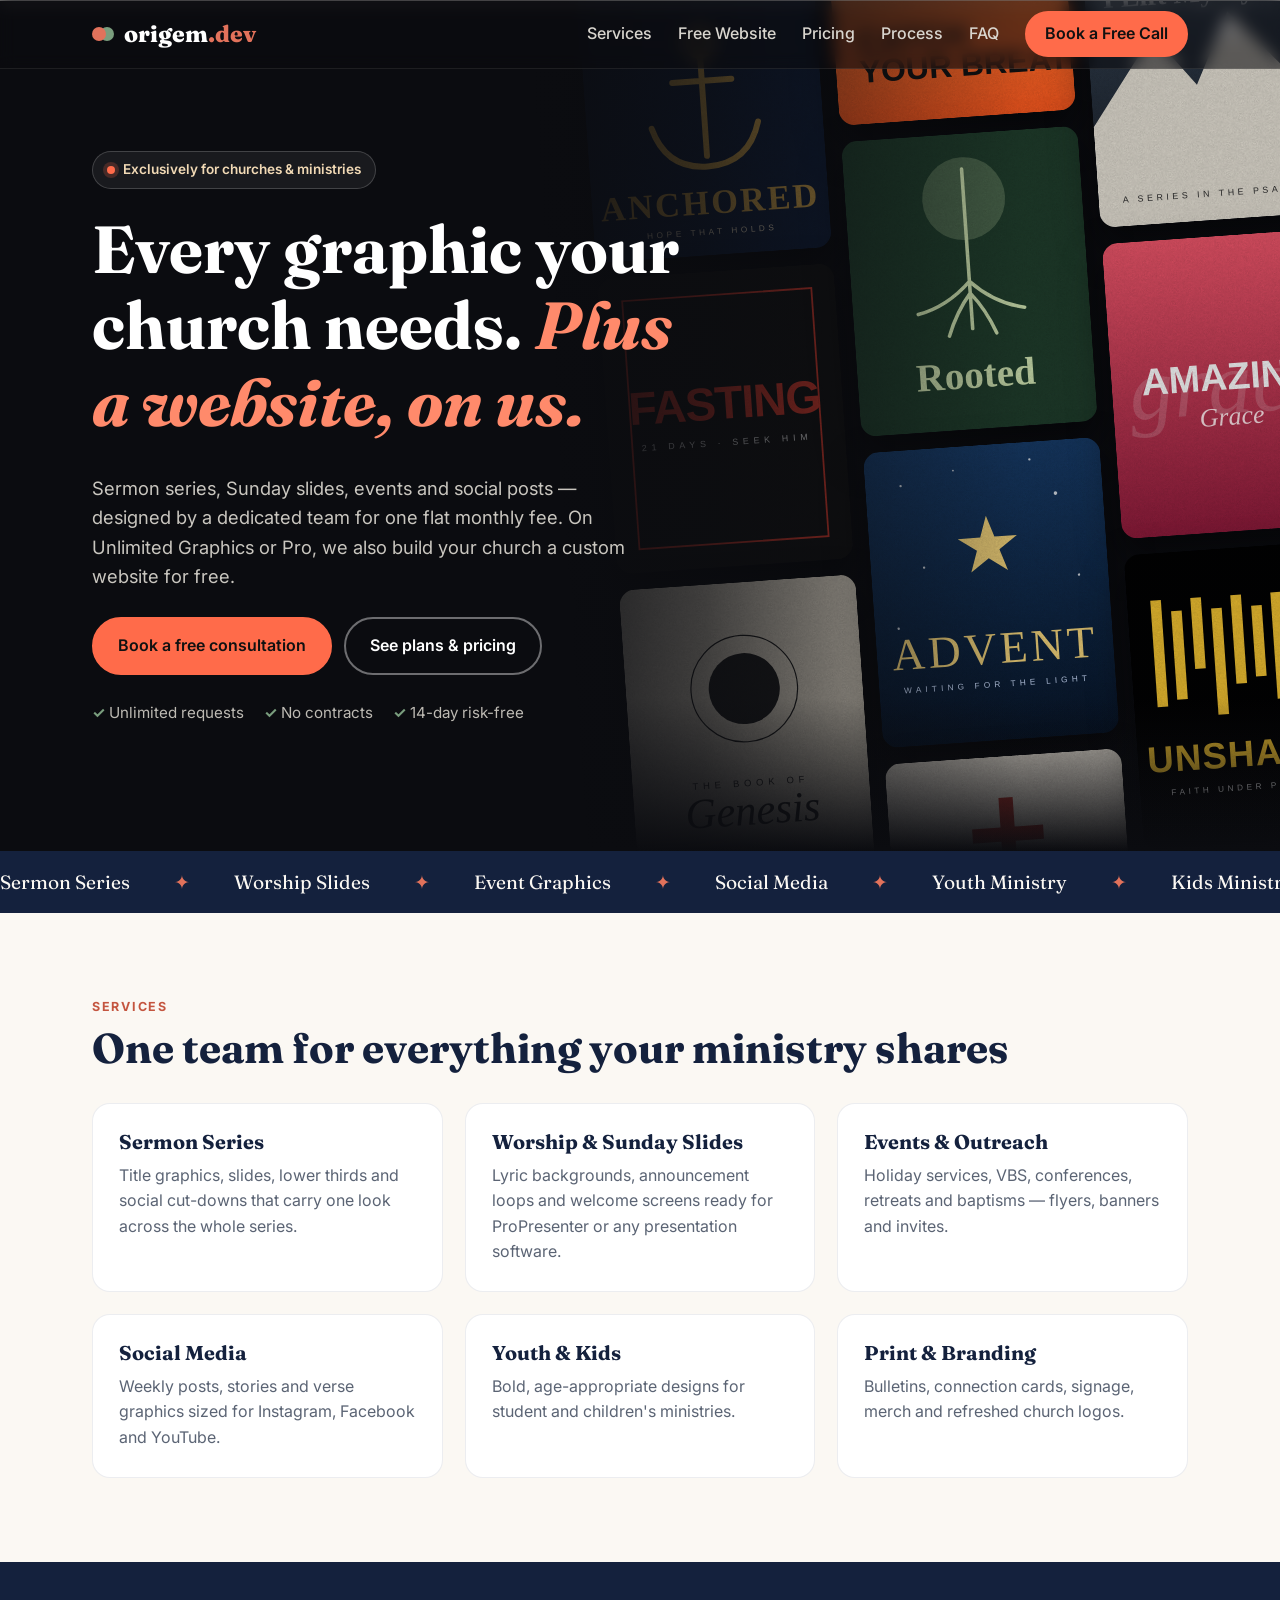
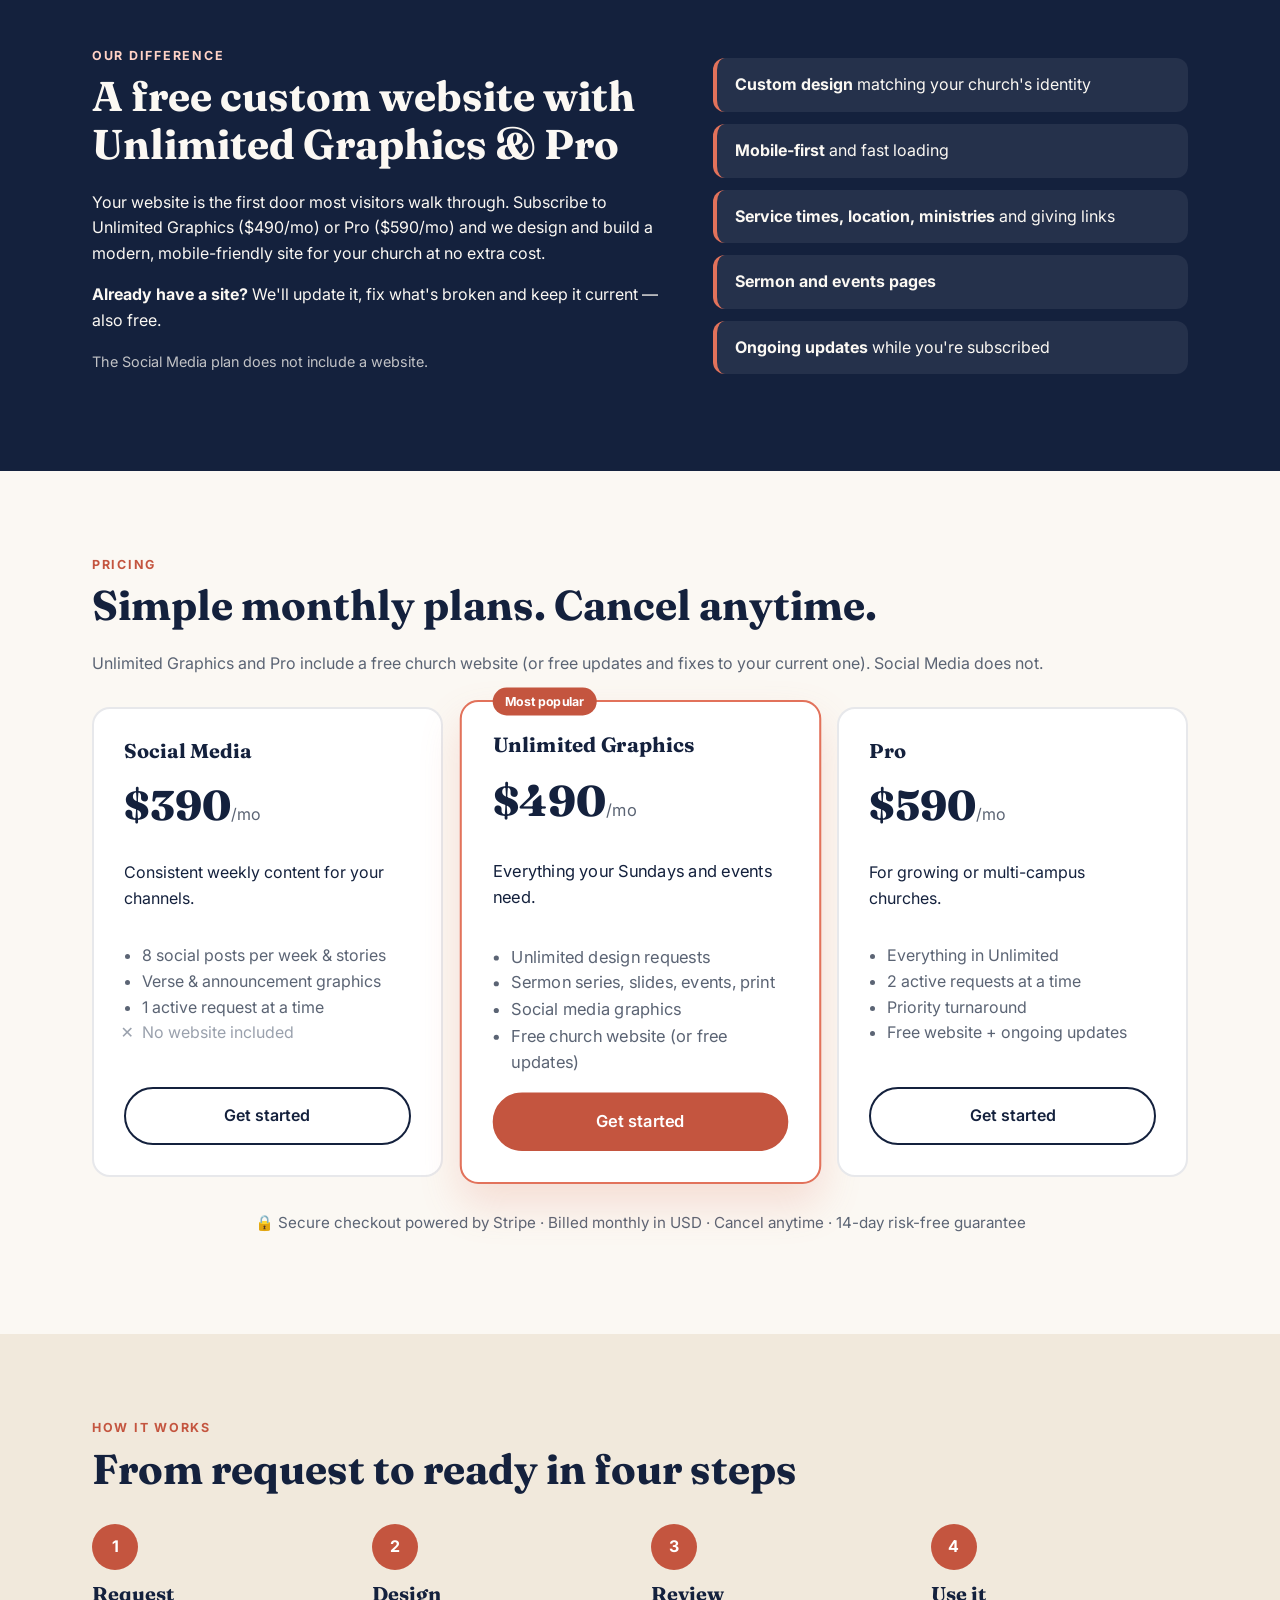
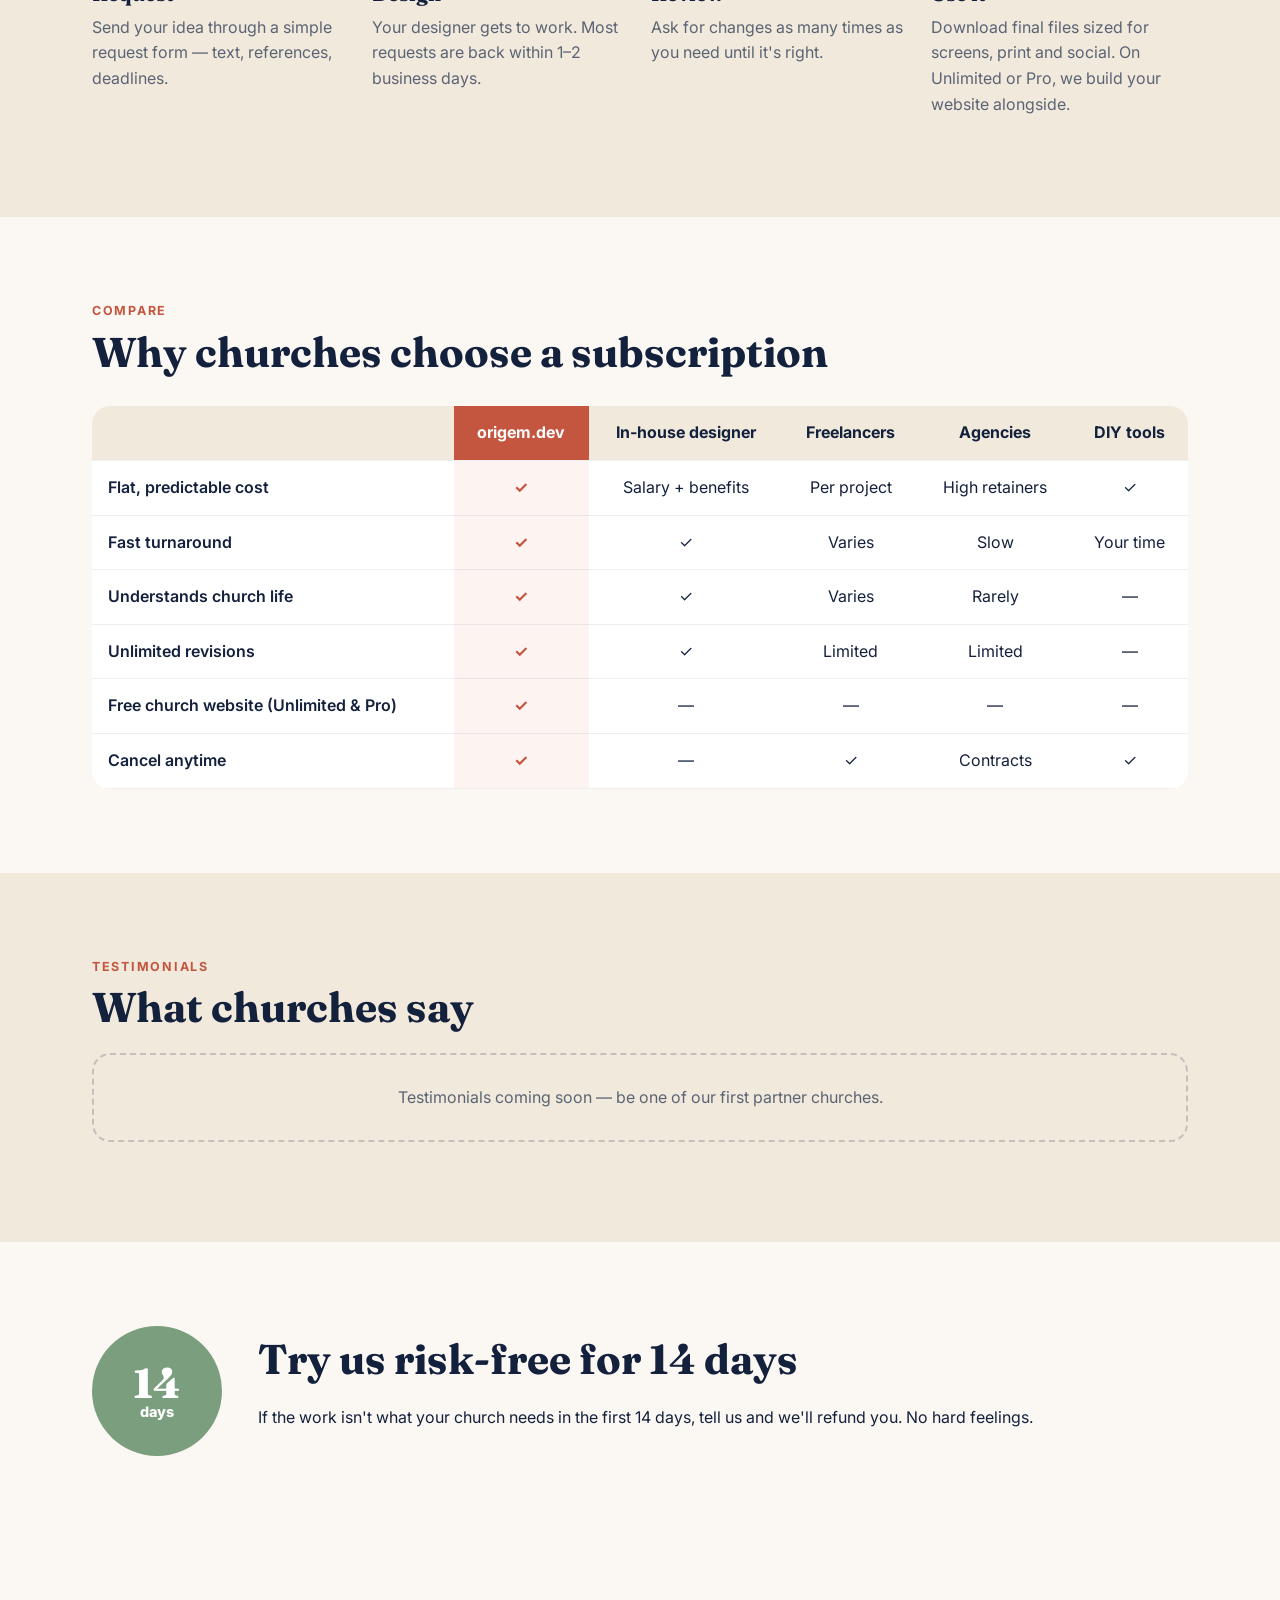
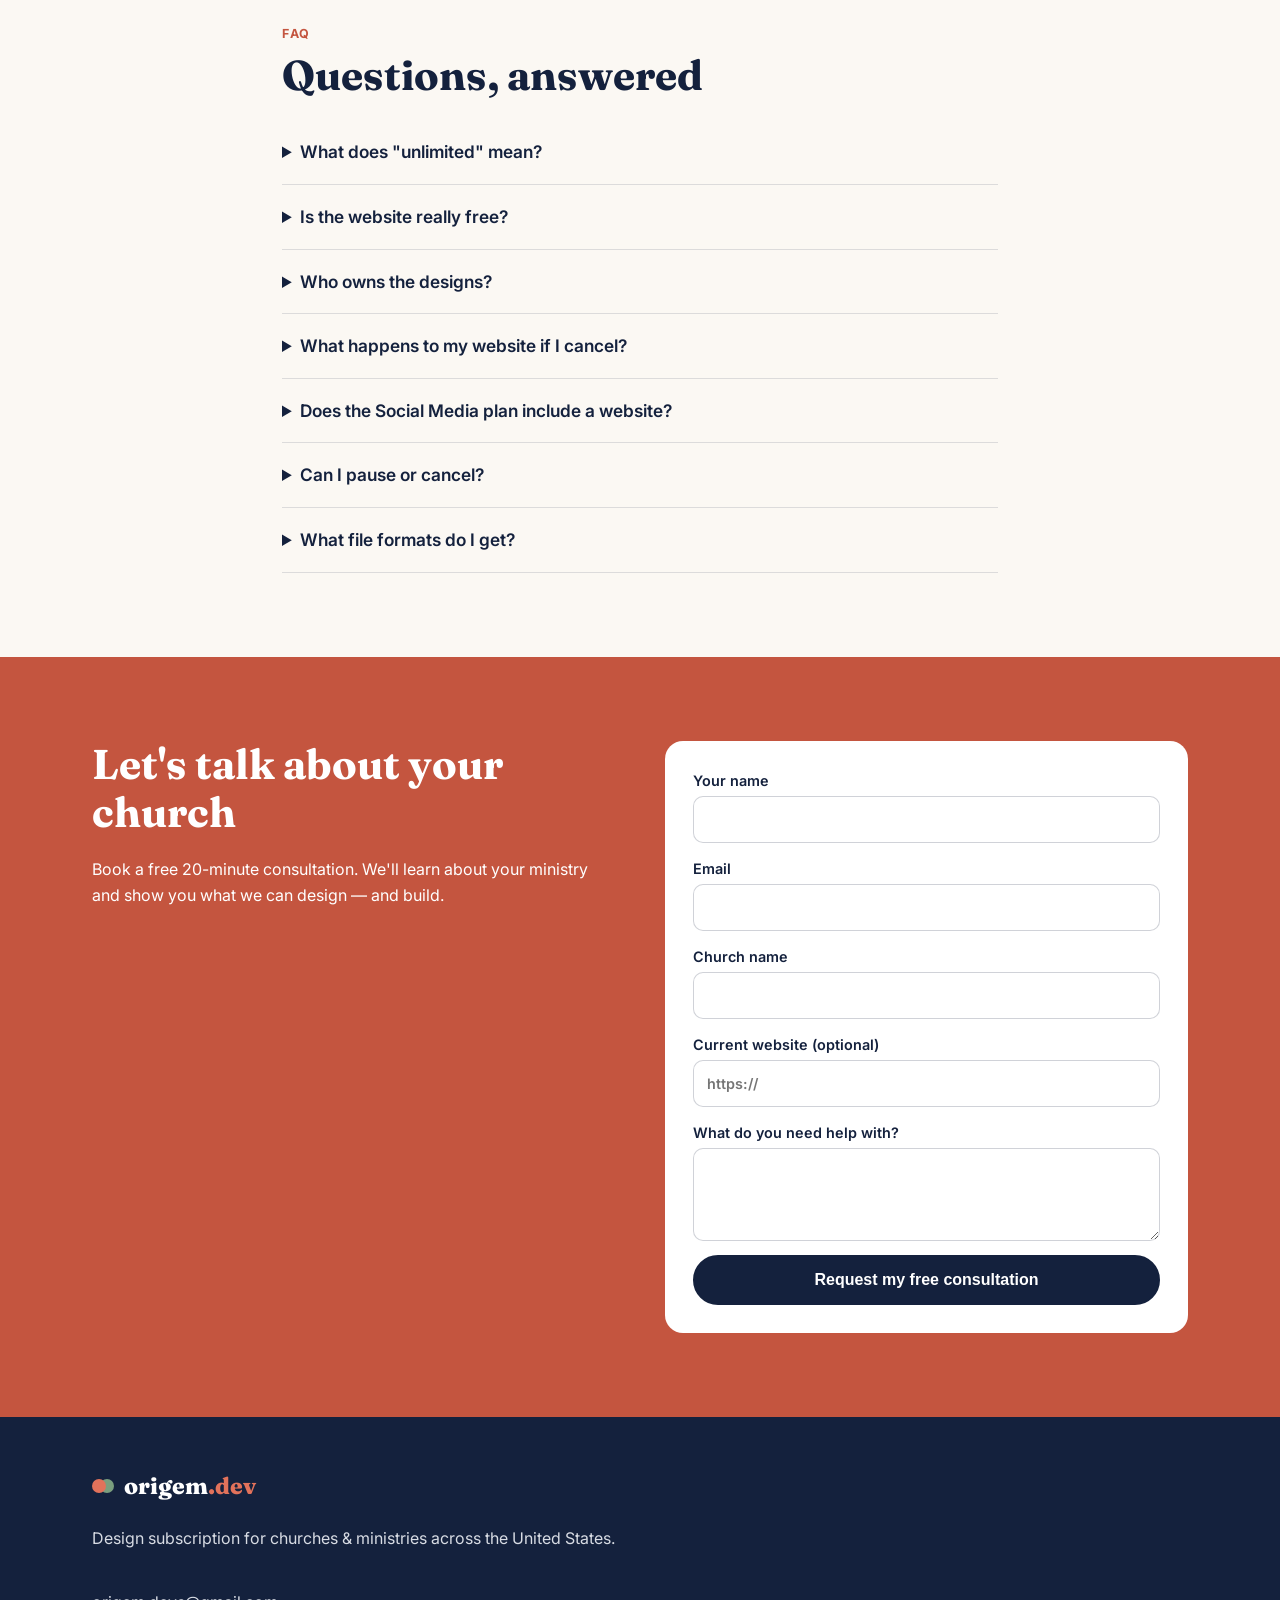
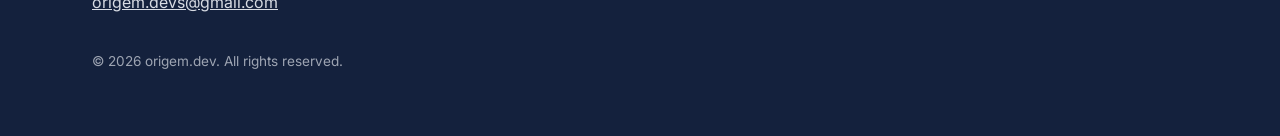
==== index.html @ c312807f "origem.dev site" ====
<!DOCTYPE html>
<html lang="en">
<head>
<!-- Stripe Payment Links live in script.js (STRIPE_LINKS). See STRIPE-SETUP.md. -->
<meta charset="UTF-8">
<meta name="viewport" content="width=device-width, initial-scale=1">
<title>origem.dev — Unlimited Design for Churches + a Free Church Website</title>
<meta name="description" content="Subscription graphic design for American churches and ministries. Unlimited requests, fast turnaround, and a free custom church website with every plan.">
<link rel="preconnect" href="https://fonts.googleapis.com"><link rel="preconnect" href="https://fonts.gstatic.com" crossorigin>
<link href="https://fonts.googleapis.com/css2?family=Fraunces:opsz,wght@9..144,600;9..144,800&family=Inter:wght@400;500;600;700&display=swap" rel="stylesheet">
<link rel="stylesheet" href="styles.css">
</head>
<body>
<a class="skip" href="#main">Skip to content</a>
<header class="nav" id="top">
  <div class="wrap nav-in">
    <!-- PLACEHOLDER: replace text logo with your logo image -->
    <a href="#" class="logo" aria-label="origem.dev home"><span class="dot"></span>origem<span>.dev</span></a>
    <button class="menu-btn" aria-expanded="false" aria-controls="menu" aria-label="Open menu">☰</button>
    <nav id="menu" aria-label="Main">
      <a href="#services">Services</a><a href="#website">Free Website</a><a href="#pricing">Pricing</a><a href="#process">Process</a><a href="#faq">FAQ</a>
      <a href="#contact" class="btn btn-sm">Book a Free Call</a>
    </nav>
  </div>
</header>

<main id="main">
<section class="hero">
  <!-- SAMPLE PLACEHOLDERS: these sermon-series posters (assets/*.svg) are original mock-ups; replace with real church work later. -->
  <div class="poster-grid" aria-hidden="true"><div class="pcol pcol0"><img src="assets/anchored.svg" alt="" width="400" height="500"><img src="assets/fasting.svg" alt="" width="400" height="500"><img src="assets/genesis.svg" alt="" width="400" height="500"><img src="assets/kingdom.svg" alt="" width="400" height="500"><img src="assets/anchored.svg" alt="" width="400" height="500"><img src="assets/fasting.svg" alt="" width="400" height="500"><img src="assets/genesis.svg" alt="" width="400" height="500"><img src="assets/kingdom.svg" alt="" width="400" height="500"></div><div class="pcol pcol1"><img src="assets/breath.svg" alt="" width="400" height="500"><img src="assets/rooted.svg" alt="" width="400" height="500"><img src="assets/advent.svg" alt="" width="400" height="500"><img src="assets/risen.svg" alt="" width="400" height="500"><img src="assets/breath.svg" alt="" width="400" height="500"><img src="assets/rooted.svg" alt="" width="400" height="500"><img src="assets/advent.svg" alt="" width="400" height="500"><img src="assets/risen.svg" alt="" width="400" height="500"></div><div class="pcol pcol2"><img src="assets/mountain.svg" alt="" width="400" height="500"><img src="assets/grace.svg" alt="" width="400" height="500"><img src="assets/unshaken.svg" alt="" width="400" height="500"><img src="assets/light.svg" alt="" width="400" height="500"><img src="assets/mountain.svg" alt="" width="400" height="500"><img src="assets/grace.svg" alt="" width="400" height="500"><img src="assets/unshaken.svg" alt="" width="400" height="500"><img src="assets/light.svg" alt="" width="400" height="500"></div></div>
  <div class="hero-shade" aria-hidden="true"></div>
  <div class="wrap hero-in">
    <div class="hero-copy">
      <p class="pill"><span></span>Exclusively for churches &amp; ministries</p>
      <h1>Every graphic your church needs. <em>Plus a website, on us.</em></h1>
      <p class="lead">Sermon series, Sunday slides, events and social posts — designed by a dedicated team for one flat monthly fee. On Unlimited Graphics or Pro, we also build your church a custom website for free.</p>
      <div class="cta-row"><a href="#contact" class="btn">Book a free consultation</a><a href="#pricing" class="btn btn-ghost">See plans &amp; pricing</a></div>
      <ul class="checks"><li>Unlimited requests</li><li>No contracts</li><li>14-day risk-free</li></ul>
    </div>
  </div>
</section>

<section class="marquee" aria-label="What we design">
  <div class="track">
    <span>Sermon Series</span><span>Worship Slides</span><span>Event Graphics</span><span>Social Media</span><span>Youth Ministry</span><span>Kids Ministry</span><span>Bulletins</span><span>Banners &amp; Signage</span><span>Logos &amp; Branding</span><span>Church Websites</span>
    <span aria-hidden="true">Sermon Series</span><span aria-hidden="true">Worship Slides</span><span aria-hidden="true">Event Graphics</span><span aria-hidden="true">Social Media</span><span aria-hidden="true">Youth Ministry</span><span aria-hidden="true">Kids Ministry</span><span aria-hidden="true">Bulletins</span><span aria-hidden="true">Banners &amp; Signage</span><span aria-hidden="true">Logos &amp; Branding</span><span aria-hidden="true">Church Websites</span>
  </div>
</section>

<section id="services" class="sec">
  <div class="wrap">
    <p class="eyebrow">Services</p>
    <h2>One team for everything your ministry shares</h2>
    <div class="grid g3">
      <article class="tile"><h3>Sermon Series</h3><p>Title graphics, slides, lower thirds and social cut-downs that carry one look across the whole series.</p></article>
      <article class="tile"><h3>Worship &amp; Sunday Slides</h3><p>Lyric backgrounds, announcement loops and welcome screens ready for ProPresenter or any presentation software.</p></article>
      <article class="tile"><h3>Events &amp; Outreach</h3><p>Holiday services, VBS, conferences, retreats and baptisms — flyers, banners and invites.</p></article>
      <article class="tile"><h3>Social Media</h3><p>Weekly posts, stories and verse graphics sized for Instagram, Facebook and YouTube.</p></article>
      <article class="tile"><h3>Youth &amp; Kids</h3><p>Bold, age-appropriate designs for student and children's ministries.</p></article>
      <article class="tile"><h3>Print &amp; Branding</h3><p>Bulletins, connection cards, signage, merch and refreshed church logos.</p></article>
    </div>
  </div>
</section>

<section id="website" class="sec feature">
  <div class="wrap feature-in">
    <div>
      <p class="eyebrow light">Our difference</p>
      <h2>A free custom website with Unlimited Graphics &amp; Pro</h2>
      <p>Your website is the first door most visitors walk through. Subscribe to Unlimited Graphics ($490/mo) or Pro ($590/mo) and we design and build a modern, mobile-friendly site for your church at no extra cost.</p>
      <p><strong>Already have a site?</strong> We'll update it, fix what's broken and keep it current — also free.</p>
      <p class="small-note">The Social Media plan does not include a website.</p>
    </div>
    <ul class="feature-list">
      <li><b>Custom design</b> matching your church's identity</li>
      <li><b>Mobile-first</b> and fast loading</li>
      <li><b>Service times, location, ministries</b> and giving links</li>
      <li><b>Sermon and events pages</b></li>
      <li><b>Ongoing updates</b> while you're subscribed</li>
    </ul>
  </div>
</section>

<section id="pricing" class="sec">
  <div class="wrap">
    <p class="eyebrow">Pricing</p>
    <h2>Simple monthly plans. Cancel anytime.</h2>
    <p class="sub">Unlimited Graphics and Pro include a free church website (or free updates and fixes to your current one). Social Media does not.</p>
    <!-- PLACEHOLDER PRICES: edit the plan names, prices and features below before launch -->
    <div class="grid g3 plans">
      <article class="plan">
        <h3>Social Media</h3>
        <p class="price"><span class="amt">$390</span>/mo</p><!-- PLACEHOLDER price -->
        <p>Consistent weekly content for your channels.</p>
        <ul><li>8 social posts per week &amp; stories</li><li>Verse &amp; announcement graphics</li><li>1 active request at a time</li><li class="no">No website included</li></ul>
        <a href="#contact" data-plan="social" class="btn btn-ghost">Get started</a>
      </article>
      <article class="plan popular">
        <span class="badge">Most popular</span>
        <h3>Unlimited Graphics</h3>
        <p class="price"><span class="amt">$490</span>/mo</p><!-- PLACEHOLDER price -->
        <p>Everything your Sundays and events need.</p>
        <ul><li>Unlimited design requests</li><li>Sermon series, slides, events, print</li><li>Social media graphics</li><li>Free church website (or free updates)</li></ul>
        <a href="#contact" data-plan="unlimited" class="btn">Get started</a>
      </article>
      <article class="plan">
        <h3>Pro</h3>
        <p class="price"><span class="amt">$590</span>/mo</p><!-- PLACEHOLDER price -->
        <p>For growing or multi-campus churches.</p>
        <ul><li>Everything in Unlimited</li><li>2 active requests at a time</li><li>Priority turnaround</li><li>Free website + ongoing updates</li></ul>
        <a href="#contact" data-plan="pro" class="btn btn-ghost">Get started</a>
      </article>
    </div>
    <p class="secure">🔒 Secure checkout powered by Stripe · Billed monthly in USD · Cancel anytime · 14-day risk-free guarantee</p>
  </div>
</section>

<section id="process" class="sec alt">
  <div class="wrap">
    <p class="eyebrow">How it works</p>
    <h2>From request to ready in four steps</h2>
    <ol class="steps">
      <li><span>1</span><h3>Request</h3><p>Send your idea through a simple request form — text, references, deadlines.</p></li>
      <li><span>2</span><h3>Design</h3><p>Your designer gets to work. Most requests are back within 1–2 business days.</p></li><!-- PLACEHOLDER: confirm turnaround -->
      <li><span>3</span><h3>Review</h3><p>Ask for changes as many times as you need until it's right.</p></li>
      <li><span>4</span><h3>Use it</h3><p>Download final files sized for screens, print and social. On Unlimited or Pro, we build your website alongside.</p></li>
    </ol>
  </div>
</section>

<section class="sec">
  <div class="wrap">
    <p class="eyebrow">Compare</p>
    <h2>Why churches choose a subscription</h2>
    <div class="table-wrap">
    <table>
      <caption class="sr">Comparison of origem.dev with other options</caption>
      <thead><tr><th scope="col"></th><th scope="col" class="us">origem.dev</th><th scope="col">In-house designer</th><th scope="col">Freelancers</th><th scope="col">Agencies</th><th scope="col">DIY tools</th></tr></thead>
      <tbody>
        <tr><th scope="row">Flat, predictable cost</th><td class="us">✓</td><td>Salary + benefits</td><td>Per project</td><td>High retainers</td><td>✓</td></tr>
        <tr><th scope="row">Fast turnaround</th><td class="us">✓</td><td>✓</td><td>Varies</td><td>Slow</td><td>Your time</td></tr>
        <tr><th scope="row">Understands church life</th><td class="us">✓</td><td>✓</td><td>Varies</td><td>Rarely</td><td>—</td></tr>
        <tr><th scope="row">Unlimited revisions</th><td class="us">✓</td><td>✓</td><td>Limited</td><td>Limited</td><td>—</td></tr>
        <tr><th scope="row">Free church website (Unlimited &amp; Pro)</th><td class="us">✓</td><td>—</td><td>—</td><td>—</td><td>—</td></tr>
        <tr><th scope="row">Cancel anytime</th><td class="us">✓</td><td>—</td><td>✓</td><td>Contracts</td><td>✓</td></tr>
      </tbody>
    </table>
    </div>
  </div>
</section>

<section class="sec alt">
  <div class="wrap">
    <p class="eyebrow">Testimonials</p>
    <h2>What churches say</h2>
    <!-- PLACEHOLDER: add real testimonials from real clients only -->
    <p class="placeholder">Testimonials coming soon — be one of our first partner churches.</p>
  </div>
</section>

<section class="sec guarantee">
  <div class="wrap g-in">
    <div class="seal" aria-hidden="true">14<small>days</small></div>
    <div>
      <h2>Try us risk-free for 14 days</h2>
      <p>If the work isn't what your church needs in the first 14 days, tell us and we'll refund you. No hard feelings.</p><!-- PLACEHOLDER: confirm refund policy terms -->
    </div>
  </div>
</section>

<section id="faq" class="sec">
  <div class="wrap narrow">
    <p class="eyebrow">FAQ</p>
    <h2>Questions, answered</h2>
    <details><summary>What does "unlimited" mean?</summary><p>Submit as many requests as you like. We work through them in order, one (or more, depending on your plan) at a time.</p></details>
    <details><summary>Is the website really free?</summary><p>Yes, on the Unlimited Graphics ($490/mo) and Pro ($590/mo) plans. Those churches get a custom website designed and built at no extra charge. If you already have one, we update and fix it instead.</p></details>
    <details><summary>Who owns the designs?</summary><p>You do. All final files are yours to use however your ministry needs.</p></details>
    <details><summary>What happens to my website if I cancel?</summary><p>We'll talk through options with you — including handing the site over so you keep it.</p></details><!-- PLACEHOLDER: confirm policy -->
    <details><summary>Does the Social Media plan include a website?</summary><p>No. The free website (or free updates to your existing site) comes with Unlimited Graphics and Pro. You can upgrade anytime.</p></details>
    <details><summary>Can I pause or cancel?</summary><p>Yes. There are no long-term contracts.</p></details>
    <details><summary>What file formats do I get?</summary><p>PNG, JPG, PDF and source files on request, sized for screens, print and social.</p></details>
  </div>
</section>

<section id="contact" class="sec cta">
  <div class="wrap cta-in">
    <div>
      <h2>Let's talk about your church</h2>
      <p>Book a free 20-minute consultation. We'll learn about your ministry and show you what we can design — and build.</p>
    </div>
    <!-- PLACEHOLDER: replace mailto with your real form endpoint (Formspree, Netlify Forms, etc.) and email -->
    <form class="form" action="mailto:origem.devs@gmail.com" method="post" enctype="text/plain">
      <label>Your name<input name="name" required autocomplete="name"></label>
      <label>Email<input type="email" name="email" required autocomplete="email"></label>
      <label>Church name<input name="church" required></label>
      <label>Current website (optional)<input type="url" name="website" placeholder="https://"></label>
      <label>What do you need help with?<textarea name="message" rows="3"></textarea></label>
      <button class="btn" type="submit">Request my free consultation</button>
    </form>
  </div>
</section>
</main>

<footer class="foot">
  <div class="wrap foot-in">
    <a href="#" class="logo"><span class="dot"></span>origem<span>.dev</span></a>
    <p>Design subscription for churches &amp; ministries across the United States.</p>
    <p><a href="mailto:origem.devs@gmail.com">origem.devs@gmail.com</a></p><!-- PLACEHOLDER email -->
    <p class="small">© <span id="yr">2026</span> origem.dev. All rights reserved.</p>
  </div>
</footer>
<script src="script.js"></script>
</body>
</html>
---- styles.css ----
:root{--ink:#14213d;--paper:#fbf8f3;--clay:#e2725b;--clay-d:#c4553f;--sage:#7a9e7e;--sand:#f1e9dc;--muted:#5b6474;--r:18px}
*{box-sizing:border-box}html{scroll-behavior:smooth}
body{margin:0;font-family:Inter,system-ui,sans-serif;color:var(--ink);background:var(--paper);line-height:1.6}
h1,h2,h3{font-family:Fraunces,Georgia,serif;line-height:1.15;margin:0 0 .5em}
h1{font-size:clamp(2.2rem,5vw,3.8rem)}h1 em{color:var(--clay);font-style:italic}
h2{font-size:clamp(1.7rem,3.5vw,2.6rem)}h3{font-size:1.25rem}
a{color:inherit}.wrap{max-width:1140px;margin:auto;padding:0 22px}.narrow{max-width:760px}
.skip{position:absolute;left:-999px}.skip:focus{left:10px;top:10px;background:#fff;padding:8px;z-index:99}
.sr{position:absolute;width:1px;height:1px;overflow:hidden;clip:rect(0 0 0 0)}
:focus-visible{outline:3px solid var(--clay);outline-offset:2px}
.btn{display:inline-block;background:var(--clay-d);color:#fff;text-decoration:none;font-weight:600;padding:14px 24px;border-radius:999px;border:2px solid var(--clay-d);cursor:pointer;font-size:1rem;transition:.2s}
.btn:hover{background:var(--ink);border-color:var(--ink)}
.btn-ghost{background:transparent;color:var(--ink);border-color:var(--ink)}.btn-ghost:hover{color:#fff}
.btn-sm{padding:8px 18px}
.eyebrow{text-transform:uppercase;letter-spacing:.14em;font-size:.78rem;font-weight:700;color:var(--clay-d);margin:0 0 .6em}.eyebrow.light{color:#ffd2c6}
.nav{position:sticky;top:0;background:rgba(251,248,243,.92);backdrop-filter:blur(8px);z-index:50;border-bottom:1px solid #0001}
.nav-in{display:flex;align-items:center;justify-content:space-between;height:68px}
.logo{font-family:Fraunces,serif;font-weight:800;font-size:1.45rem;text-decoration:none;display:flex;align-items:center;gap:8px}.logo span:last-child{color:var(--clay)}
.dot{width:14px;height:14px;border-radius:50%;background:var(--clay);box-shadow:8px 0 0 var(--sage)}.logo .dot{margin-right:10px}
nav{display:flex;gap:26px;align-items:center}nav a{text-decoration:none;font-weight:500}
.menu-btn{display:none;background:none;border:0;font-size:1.6rem;cursor:pointer}
.hero{padding:70px 0 60px}.hero-in{display:grid;grid-template-columns:1.1fr 1fr;gap:50px;align-items:center}
.lead{font-size:1.15rem;color:var(--muted);max-width:540px}.cta-row{display:flex;gap:12px;flex-wrap:wrap;margin:26px 0}
.checks{list-style:none;padding:0;display:flex;gap:20px;flex-wrap:wrap;color:var(--muted);font-size:.95rem}.checks li::before{content:"✓ ";color:var(--sage);font-weight:700}



.marquee{background:var(--ink);color:var(--paper);overflow:hidden;padding:16px 0}
.track{display:flex;gap:44px;width:max-content;animation:scroll 35s linear infinite;font-family:Fraunces,serif;font-size:1.2rem}
.track span::after{content:"✦";margin-left:44px;color:var(--clay)}
@keyframes scroll{to{transform:translateX(-50%)}}
@media (prefers-reduced-motion:reduce){.track{animation:none}html{scroll-behavior:auto}}
.sec{padding:84px 0}.alt{background:var(--sand)}.sub{color:var(--muted)}
.grid{display:grid;gap:22px;margin-top:30px}.g3{grid-template-columns:repeat(3,1fr)}
.tile{background:#fff;border-radius:var(--r);padding:26px;border:1px solid #14213d14}.tile p{color:var(--muted);margin:0}
.feature{background:var(--ink);color:var(--paper)}.feature-in{display:grid;grid-template-columns:1.2fr 1fr;gap:50px;align-items:center}
.feature-list{list-style:none;padding:0;margin:0;display:grid;gap:12px}.feature-list li{background:#ffffff12;padding:14px 18px;border-radius:12px;border-left:4px solid var(--clay)}
.plan{background:#fff;border-radius:var(--r);padding:30px;border:2px solid #14213d1a;display:flex;flex-direction:column;position:relative}
.plan ul{padding-left:18px;color:var(--muted);flex:1}.plan .btn{text-align:center}
.popular{border-color:var(--clay);transform:scale(1.03);box-shadow:0 20px 40px #e2725b33}
.badge{position:absolute;top:-14px;left:30px;background:var(--clay-d);color:#fff;font-size:.75rem;font-weight:700;padding:4px 12px;border-radius:999px}
.price{margin:0 0 6px;color:var(--muted)}.amt{font-family:Fraunces,serif;font-size:2.6rem;font-weight:800;color:var(--ink)}
.steps{list-style:none;padding:0;display:grid;grid-template-columns:repeat(4,1fr);gap:22px;margin-top:30px}
.steps span{display:inline-grid;place-items:center;width:46px;height:46px;border-radius:50%;background:var(--clay-d);color:#fff;font-weight:700;margin-bottom:12px}.steps p{color:var(--muted);margin:0}
.table-wrap{overflow-x:auto;margin-top:30px}table{width:100%;border-collapse:collapse;min-width:700px;background:#fff;border-radius:var(--r);overflow:hidden}
th,td{padding:14px 16px;text-align:center;border-bottom:1px solid #14213d12}tbody th{text-align:left;font-weight:600}
thead th{background:var(--sand)}.us{background:#e2725b14;font-weight:700;color:var(--clay-d)}thead .us{background:var(--clay-d);color:#fff}
.placeholder{border:2px dashed #14213d33;border-radius:var(--r);padding:30px;text-align:center;color:var(--muted)}
.g-in{display:flex;gap:36px;align-items:center}.seal{flex:none;width:130px;height:130px;border-radius:50%;background:var(--sage);color:#fff;display:grid;place-content:center;text-align:center;font-family:Fraunces,serif;font-size:2.6rem;font-weight:800;line-height:1}.seal small{font-size:.9rem;font-family:Inter}
details{border-bottom:1px solid #14213d22;padding:18px 0}summary{cursor:pointer;font-weight:600;font-size:1.08rem}details p{color:var(--muted);margin:.6em 0 0}
.cta{background:var(--clay-d);color:#fff}.cta-in{display:grid;grid-template-columns:1fr 1fr;gap:50px;align-items:start}
.form{background:#fff;color:var(--ink);padding:28px;border-radius:var(--r);display:grid;gap:14px}
.form label{display:grid;gap:4px;font-weight:600;font-size:.9rem}.form input,.form textarea{font:inherit;padding:11px 13px;border:1.5px solid #14213d33;border-radius:10px}
.form .btn{background:var(--ink);border-color:var(--ink)}
.foot{background:var(--ink);color:#d8dce4;padding:50px 0}.foot-in{display:grid;gap:6px}.foot .logo{color:#fff}.small{font-size:.85rem;opacity:.7}
@media(max-width:900px){
 .hero-in,.feature-in,.cta-in{grid-template-columns:1fr}.g3{grid-template-columns:1fr}.steps{grid-template-columns:1fr 1fr}.popular{transform:none}
 .menu-btn{display:block}nav{display:none;position:absolute;top:68px;left:0;right:0;background:var(--paper);flex-direction:column;padding:20px;border-bottom:1px solid #0002}nav.open{display:flex}
 .sec{padding:60px 0}.g-in{flex-direction:column;text-align:center}
}
@media(max-width:520px){.steps{grid-template-columns:1fr}.hero-art }
.plan li.no{list-style:"✕  ";color:#9aa1ad}.secure{text-align:center;color:var(--muted);margin-top:34px;font-size:.95rem}.small-note{opacity:.75;font-size:.9rem}
.ty{min-height:100vh;display:grid;place-items:center;text-align:center;padding:30px}.ty .box{max-width:560px}

/* ===== Dark hero + nav ===== */
:root{--night:#0b0c10}
.nav{background:rgba(11,12,16,.55);border-bottom:1px solid #ffffff14;color:#f4f1ea;transition:background .25s}
.nav.scrolled{background:rgba(11,12,16,.94);box-shadow:0 6px 24px #0006}
.nav .logo{color:#fff}.nav nav a:not(.btn){color:#d9d6cf}.nav nav a:not(.btn):hover{color:#fff}
.nav .btn-sm{background:#ff6b4a;border-color:#ff6b4a;color:#111}.nav .btn-sm:hover{background:#fff;border-color:#fff}
.menu-btn{color:#fff}
.hero{position:relative;background:var(--night);color:#fff;overflow:hidden;margin-top:-68px;padding:150px 0 110px;min-height:760px;display:flex;align-items:center}
.hero-in{display:block;position:relative;z-index:3;width:100%}
.hero-copy{max-width:600px}
.hero h1{color:#fff;font-size:clamp(2.4rem,5.2vw,4.3rem)}.hero h1 em{color:#ff8a6b}
.hero .lead{color:#c9c6bf}.hero .checks{color:#bdbab3}
.hero .btn{background:#ff6b4a;border-color:#ff6b4a;color:#111}.hero .btn:hover{background:#fff;border-color:#fff}
.hero .btn-ghost{background:transparent;color:#fff;border-color:#ffffff66}.hero .btn-ghost:hover{background:#fff;color:#111}
.pill{display:inline-flex;align-items:center;gap:8px;border:1px solid #ffffff2e;background:#ffffff0f;border-radius:999px;padding:7px 14px;font-size:.85rem;font-weight:600;color:#f1d9b5;margin:0 0 22px}
.pill span{width:8px;height:8px;border-radius:50%;background:#ff6b4a;box-shadow:0 0 0 4px #ff6b4a33}
.poster-grid{position:absolute;top:-60px;bottom:-60px;right:-70px;width:58%;display:grid;grid-template-columns:repeat(3,1fr);gap:16px;transform:rotate(-4deg);z-index:1}
.pcol{display:flex;flex-direction:column;gap:16px;animation:drift 60s linear infinite}
.pcol1{animation-direction:reverse;margin-top:-120px}.pcol2{animation-duration:75s}
.pcol img{width:100%;height:auto;border-radius:16px;display:block;box-shadow:0 18px 40px #0008}
@keyframes drift{to{transform:translateY(-50%)}}
.hero-shade{position:absolute;inset:0;z-index:2;background:linear-gradient(90deg,var(--night) 38%,rgba(11,12,16,.75) 55%,rgba(11,12,16,.1) 80%),linear-gradient(0deg,var(--night) 0,transparent 18%)}
@media (prefers-reduced-motion:reduce){.pcol{animation:none}}
@media(max-width:900px){
 nav{background:var(--night)!important;border-bottom:1px solid #ffffff1a}
 .hero{padding:120px 0 80px;min-height:0}
 .poster-grid{width:130%;right:-15%;opacity:.35}
 .hero-shade{background:linear-gradient(180deg,rgba(11,12,16,.55),var(--night) 92%)}
}
.logo{gap:0}
.logo .dot{margin-right:18px}
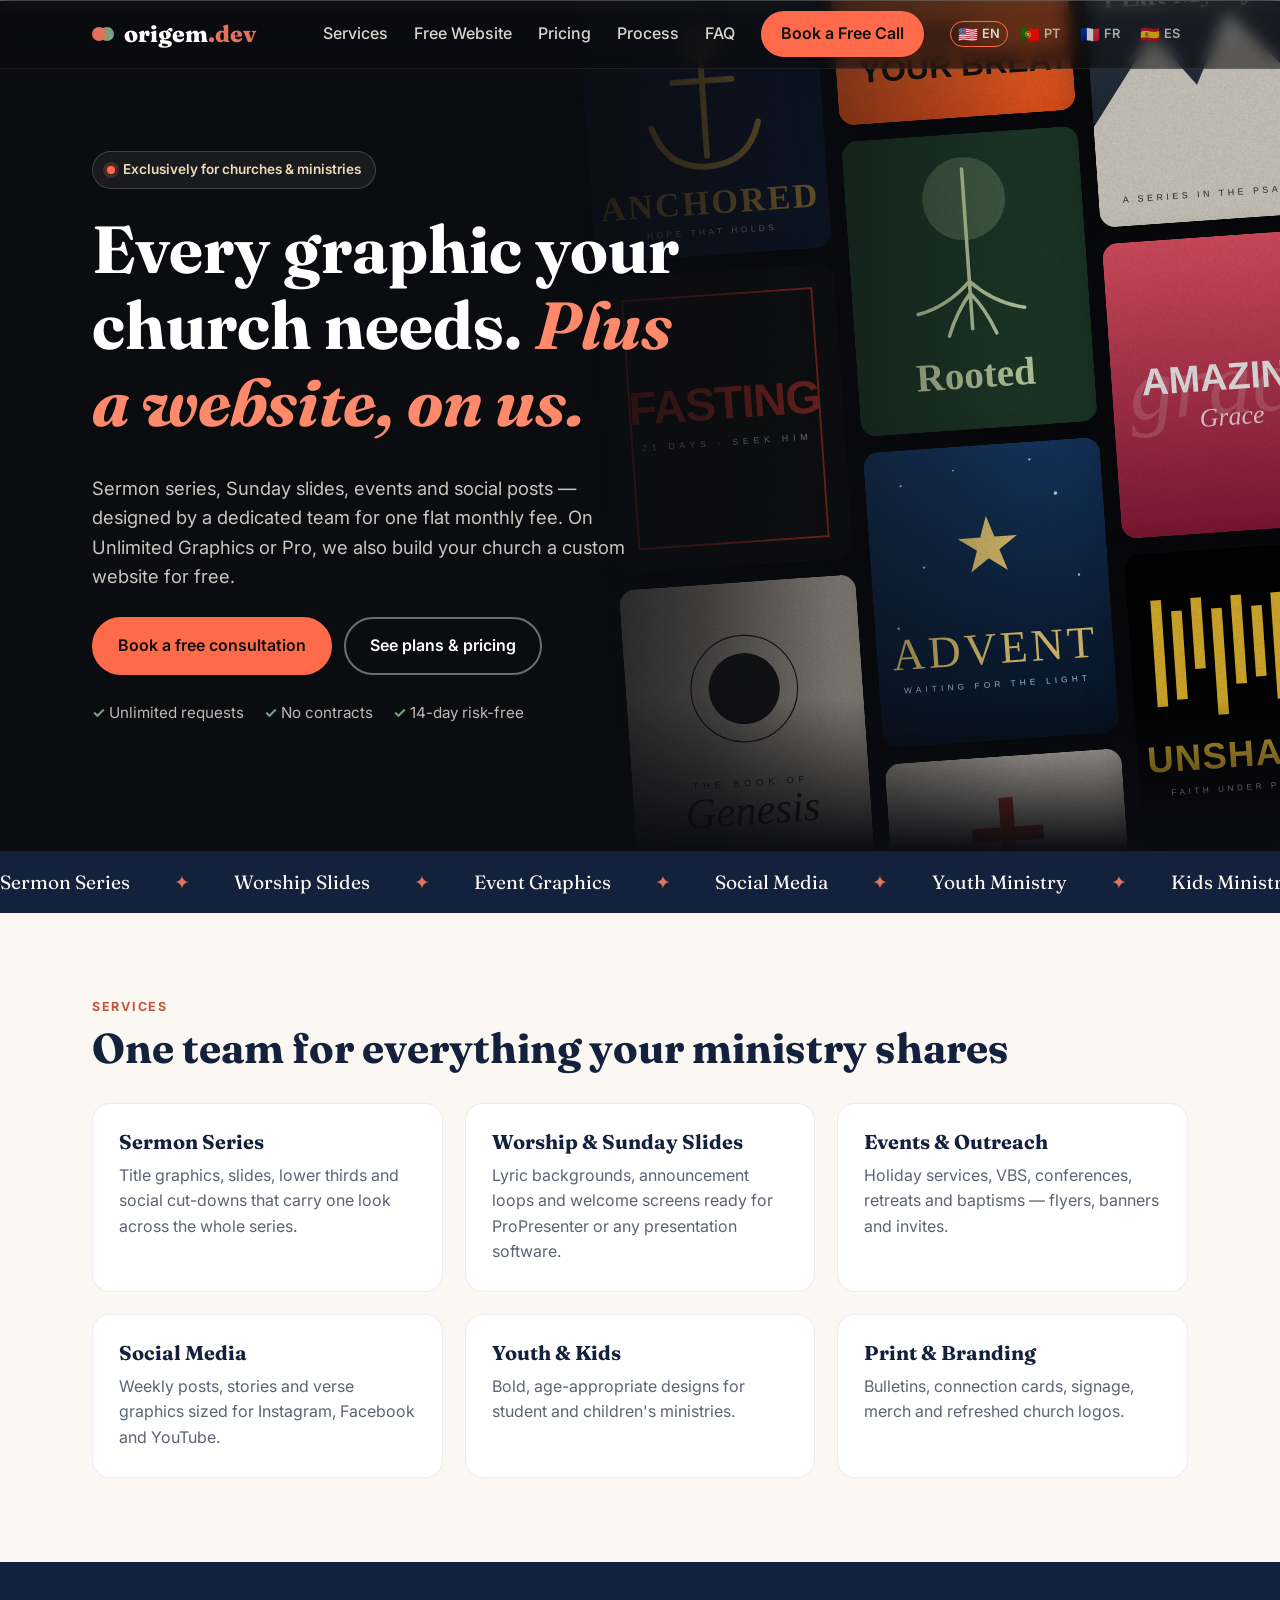
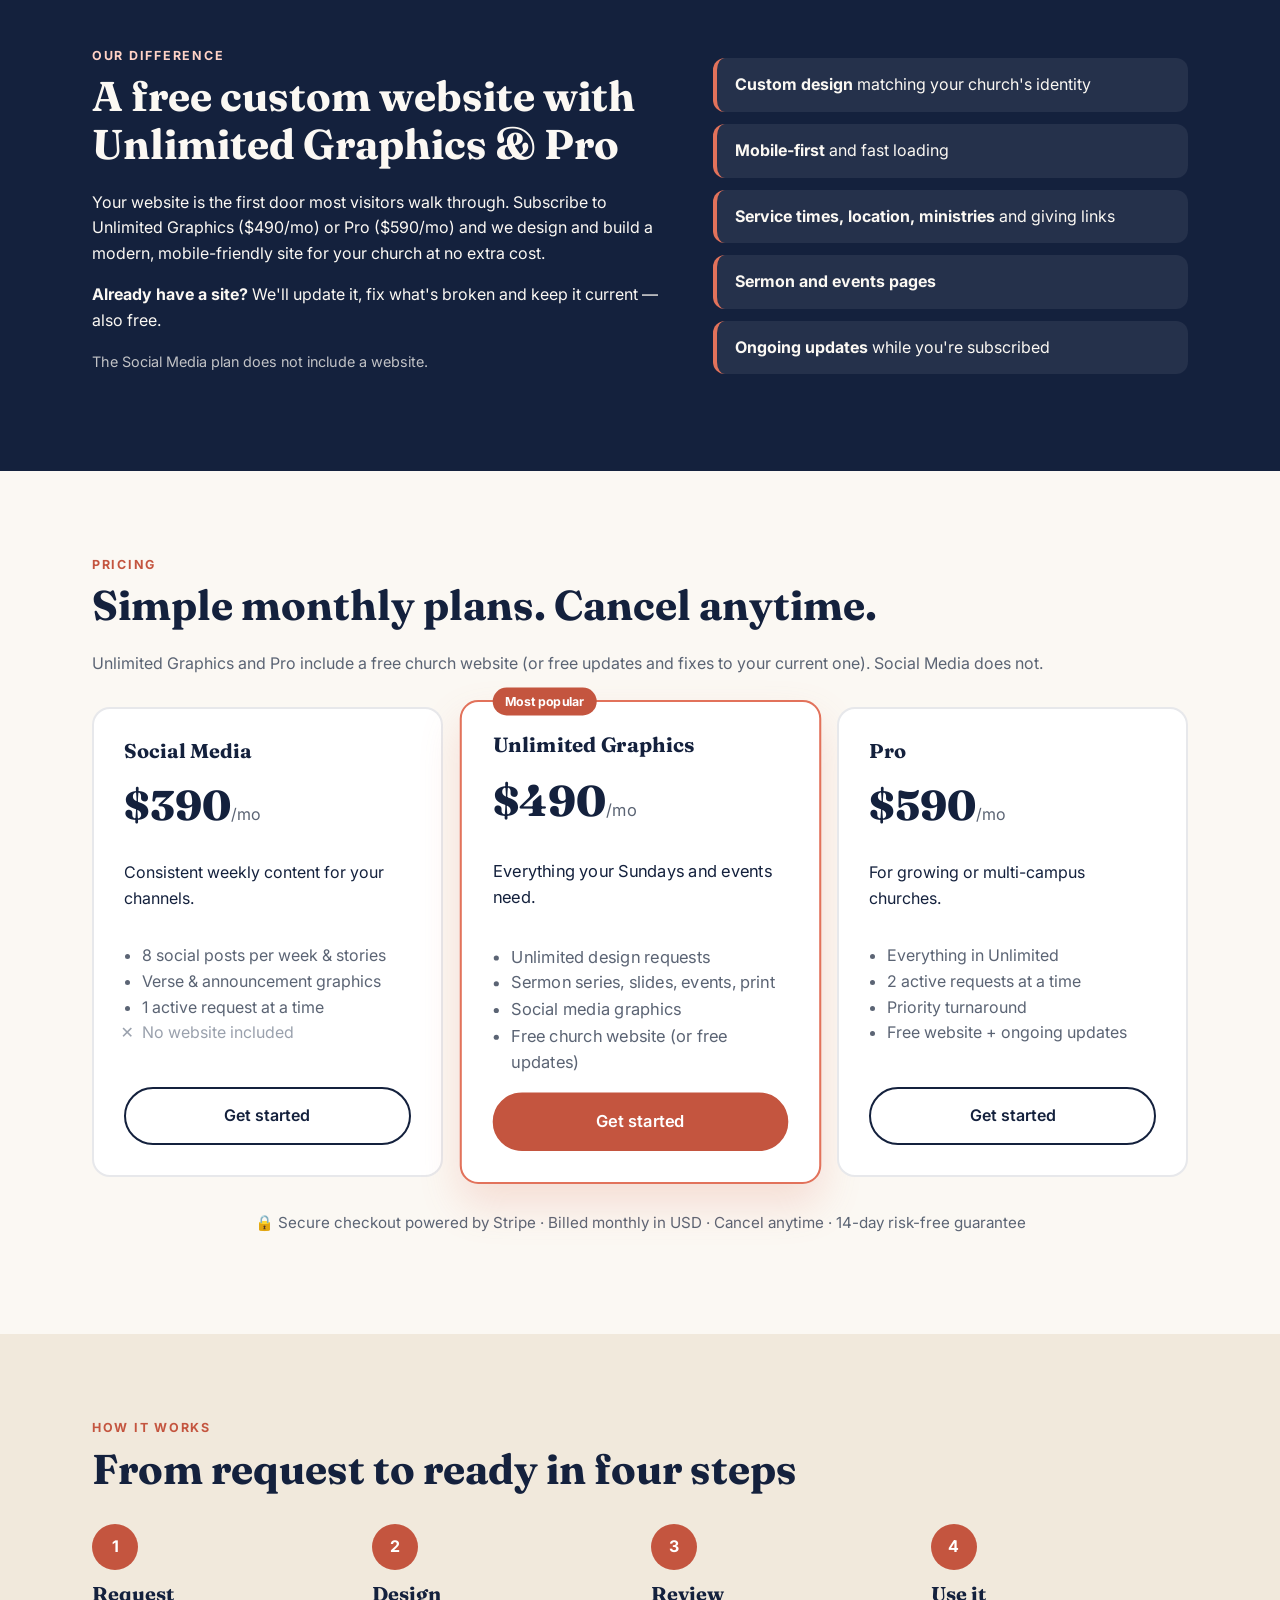
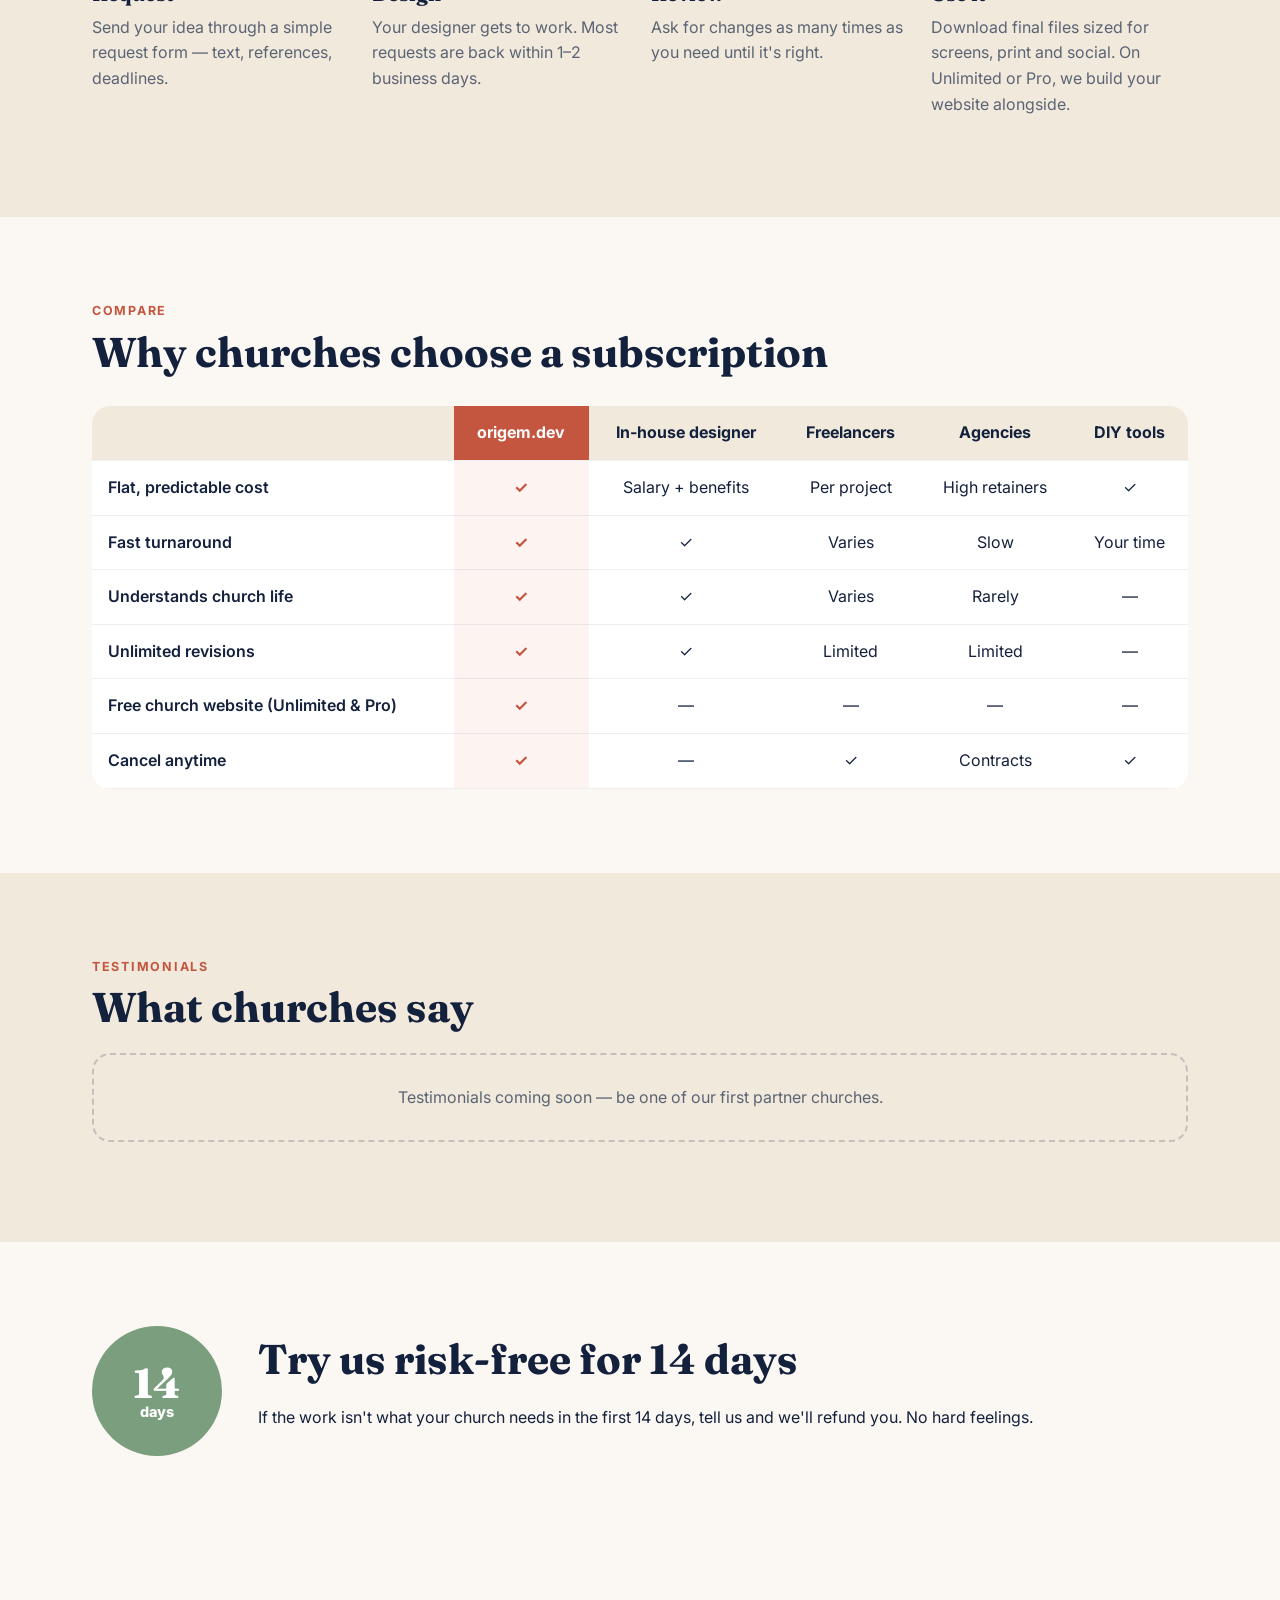
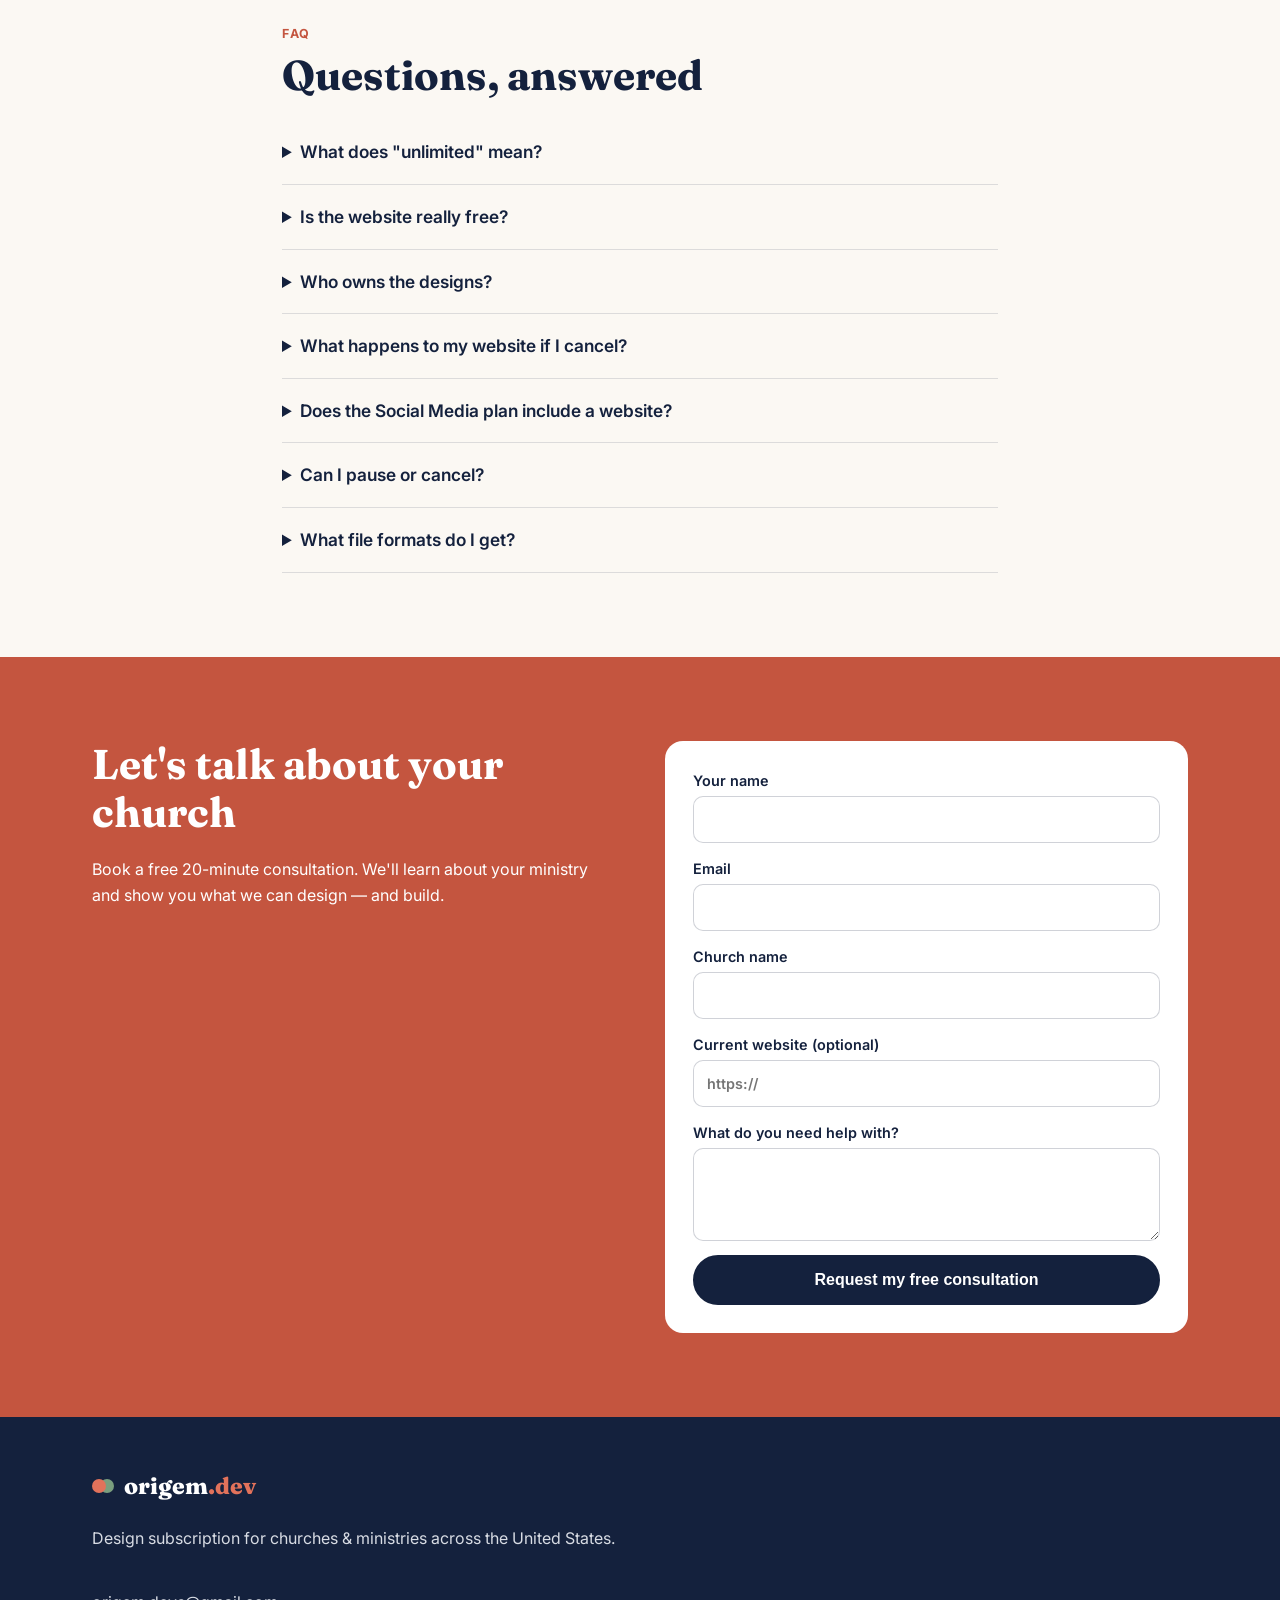
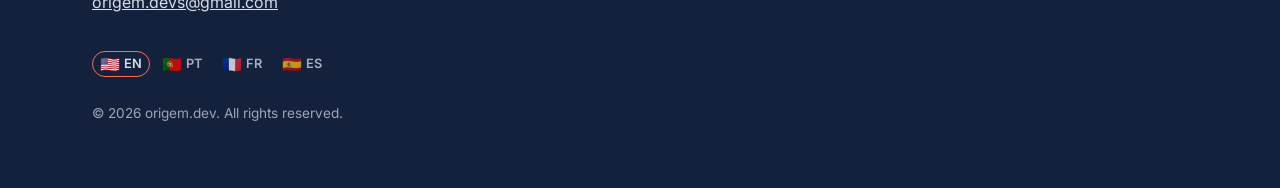
==== commit 0dc6ed38: "i18n: en/pt-PT/fr/es static pages, language selector, auto-detection, EUR prices" ====
--- a/index.html
+++ b/index.html
@@ -8,7 +8,14 @@
 <meta name="description" content="Subscription graphic design for American churches and ministries. Unlimited requests, fast turnaround, and a free custom church website with every plan.">
 <link rel="preconnect" href="https://fonts.googleapis.com"><link rel="preconnect" href="https://fonts.gstatic.com" crossorigin>
 <link href="https://fonts.googleapis.com/css2?family=Fraunces:opsz,wght@9..144,600;9..144,800&family=Inter:wght@400;500;600;700&display=swap" rel="stylesheet">
-<link rel="stylesheet" href="styles.css">
+<link rel="stylesheet" href="/styles.css">
+<link rel="canonical" href="https://origem.dev/">
+<link rel="alternate" hreflang="en" href="https://origem.dev/">
+<link rel="alternate" hreflang="pt-PT" href="https://origem.dev/pt/">
+<link rel="alternate" hreflang="fr" href="https://origem.dev/fr/">
+<link rel="alternate" hreflang="es" href="https://origem.dev/es/">
+<link rel="alternate" hreflang="x-default" href="https://origem.dev/">
+<script src="/lang.js"></script>
 </head>
 <body>
 <a class="skip" href="#main">Skip to content</a>
@@ -20,6 +27,7 @@
     <nav id="menu" aria-label="Main">
       <a href="#services">Services</a><a href="#website">Free Website</a><a href="#pricing">Pricing</a><a href="#process">Process</a><a href="#faq">FAQ</a>
       <a href="#contact" class="btn btn-sm">Book a Free Call</a>
+      <div class="lang-sel" role="group" aria-label="Language"><a href="/" data-lang="en" hreflang="en" lang="en" aria-label="English (United States)" title="English (United States)" aria-current="true"><span class="flag" aria-hidden="true">🇺🇸</span><span class="lc" aria-hidden="true">EN</span></a><a href="/pt/" data-lang="pt" hreflang="pt-PT" lang="pt-PT" aria-label="Português (Portugal)" title="Português (Portugal)"><span class="flag" aria-hidden="true">🇵🇹</span><span class="lc" aria-hidden="true">PT</span></a><a href="/fr/" data-lang="fr" hreflang="fr" lang="fr" aria-label="Français (France)" title="Français (France)"><span class="flag" aria-hidden="true">🇫🇷</span><span class="lc" aria-hidden="true">FR</span></a><a href="/es/" data-lang="es" hreflang="es" lang="es" aria-label="Español (España)" title="Español (España)"><span class="flag" aria-hidden="true">🇪🇸</span><span class="lc" aria-hidden="true">ES</span></a></div>
     </nav>
   </div>
 </header>
@@ -27,7 +35,7 @@
 <main id="main">
 <section class="hero">
   <!-- SAMPLE PLACEHOLDERS: these sermon-series posters (assets/*.svg) are original mock-ups; replace with real church work later. -->
-  <div class="poster-grid" aria-hidden="true"><div class="pcol pcol0"><img src="assets/anchored.svg" alt="" width="400" height="500"><img src="assets/fasting.svg" alt="" width="400" height="500"><img src="assets/genesis.svg" alt="" width="400" height="500"><img src="assets/kingdom.svg" alt="" width="400" height="500"><img src="assets/anchored.svg" alt="" width="400" height="500"><img src="assets/fasting.svg" alt="" width="400" height="500"><img src="assets/genesis.svg" alt="" width="400" height="500"><img src="assets/kingdom.svg" alt="" width="400" height="500"></div><div class="pcol pcol1"><img src="assets/breath.svg" alt="" width="400" height="500"><img src="assets/rooted.svg" alt="" width="400" height="500"><img src="assets/advent.svg" alt="" width="400" height="500"><img src="assets/risen.svg" alt="" width="400" height="500"><img src="assets/breath.svg" alt="" width="400" height="500"><img src="assets/rooted.svg" alt="" width="400" height="500"><img src="assets/advent.svg" alt="" width="400" height="500"><img src="assets/risen.svg" alt="" width="400" height="500"></div><div class="pcol pcol2"><img src="assets/mountain.svg" alt="" width="400" height="500"><img src="assets/grace.svg" alt="" width="400" height="500"><img src="assets/unshaken.svg" alt="" width="400" height="500"><img src="assets/light.svg" alt="" width="400" height="500"><img src="assets/mountain.svg" alt="" width="400" height="500"><img src="assets/grace.svg" alt="" width="400" height="500"><img src="assets/unshaken.svg" alt="" width="400" height="500"><img src="assets/light.svg" alt="" width="400" height="500"></div></div>
+  <div class="poster-grid" aria-hidden="true"><div class="pcol pcol0"><img src="/assets/anchored.svg" alt="" width="400" height="500"><img src="/assets/fasting.svg" alt="" width="400" height="500"><img src="/assets/genesis.svg" alt="" width="400" height="500"><img src="/assets/kingdom.svg" alt="" width="400" height="500"><img src="/assets/anchored.svg" alt="" width="400" height="500"><img src="/assets/fasting.svg" alt="" width="400" height="500"><img src="/assets/genesis.svg" alt="" width="400" height="500"><img src="/assets/kingdom.svg" alt="" width="400" height="500"></div><div class="pcol pcol1"><img src="/assets/breath.svg" alt="" width="400" height="500"><img src="/assets/rooted.svg" alt="" width="400" height="500"><img src="/assets/advent.svg" alt="" width="400" height="500"><img src="/assets/risen.svg" alt="" width="400" height="500"><img src="/assets/breath.svg" alt="" width="400" height="500"><img src="/assets/rooted.svg" alt="" width="400" height="500"><img src="/assets/advent.svg" alt="" width="400" height="500"><img src="/assets/risen.svg" alt="" width="400" height="500"></div><div class="pcol pcol2"><img src="/assets/mountain.svg" alt="" width="400" height="500"><img src="/assets/grace.svg" alt="" width="400" height="500"><img src="/assets/unshaken.svg" alt="" width="400" height="500"><img src="/assets/light.svg" alt="" width="400" height="500"><img src="/assets/mountain.svg" alt="" width="400" height="500"><img src="/assets/grace.svg" alt="" width="400" height="500"><img src="/assets/unshaken.svg" alt="" width="400" height="500"><img src="/assets/light.svg" alt="" width="400" height="500"></div></div>
   <div class="hero-shade" aria-hidden="true"></div>
   <div class="wrap hero-in">
     <div class="hero-copy">
@@ -206,9 +214,10 @@
     <a href="#" class="logo"><span class="dot"></span>origem<span>.dev</span></a>
     <p>Design subscription for churches &amp; ministries across the United States.</p>
     <p><a href="mailto:origem.devs@gmail.com">origem.devs@gmail.com</a></p><!-- PLACEHOLDER email -->
+    <div class="lang-sel" role="group" aria-label="Language"><a href="/" data-lang="en" hreflang="en" lang="en" aria-label="English (United States)" title="English (United States)" aria-current="true"><span class="flag" aria-hidden="true">🇺🇸</span><span class="lc" aria-hidden="true">EN</span></a><a href="/pt/" data-lang="pt" hreflang="pt-PT" lang="pt-PT" aria-label="Português (Portugal)" title="Português (Portugal)"><span class="flag" aria-hidden="true">🇵🇹</span><span class="lc" aria-hidden="true">PT</span></a><a href="/fr/" data-lang="fr" hreflang="fr" lang="fr" aria-label="Français (France)" title="Français (France)"><span class="flag" aria-hidden="true">🇫🇷</span><span class="lc" aria-hidden="true">FR</span></a><a href="/es/" data-lang="es" hreflang="es" lang="es" aria-label="Español (España)" title="Español (España)"><span class="flag" aria-hidden="true">🇪🇸</span><span class="lc" aria-hidden="true">ES</span></a></div>
     <p class="small">© <span id="yr">2026</span> origem.dev. All rights reserved.</p>
   </div>
 </footer>
-<script src="script.js"></script>
+<script src="/script.js"></script>
 </body>
 </html>
--- a/styles.css
+++ b/styles.css
@@ -93,3 +93,15 @@
 }
 .logo{gap:0}
 .logo .dot{margin-right:18px}
+
+/* ===== Language selector ===== */
+.lang-sel{display:inline-flex;gap:4px;align-items:center}
+.lang-sel a{display:inline-flex;align-items:center;gap:4px;padding:4px 7px;border-radius:999px;font-size:.8rem;font-weight:600;text-decoration:none;opacity:.75;border:1px solid transparent;line-height:1}
+.lang-sel a:hover,.lang-sel a:focus-visible{opacity:1;border-color:currentColor}
+.lang-sel a:focus-visible{outline:2px solid #ff6b4a;outline-offset:2px}
+.lang-sel a[aria-current="true"]{opacity:1;border-color:#ff6b4a}
+.lang-sel .flag{font-size:1rem}
+.nav .lang-sel a{color:#d9d6cf}
+.foot .lang-sel{margin:14px 0 6px;flex-wrap:wrap}
+.ty .lang-sel{justify-content:center;margin:18px 0}
+@media(max-width:900px){nav .lang-sel{justify-content:flex-start;padding-top:6px}}
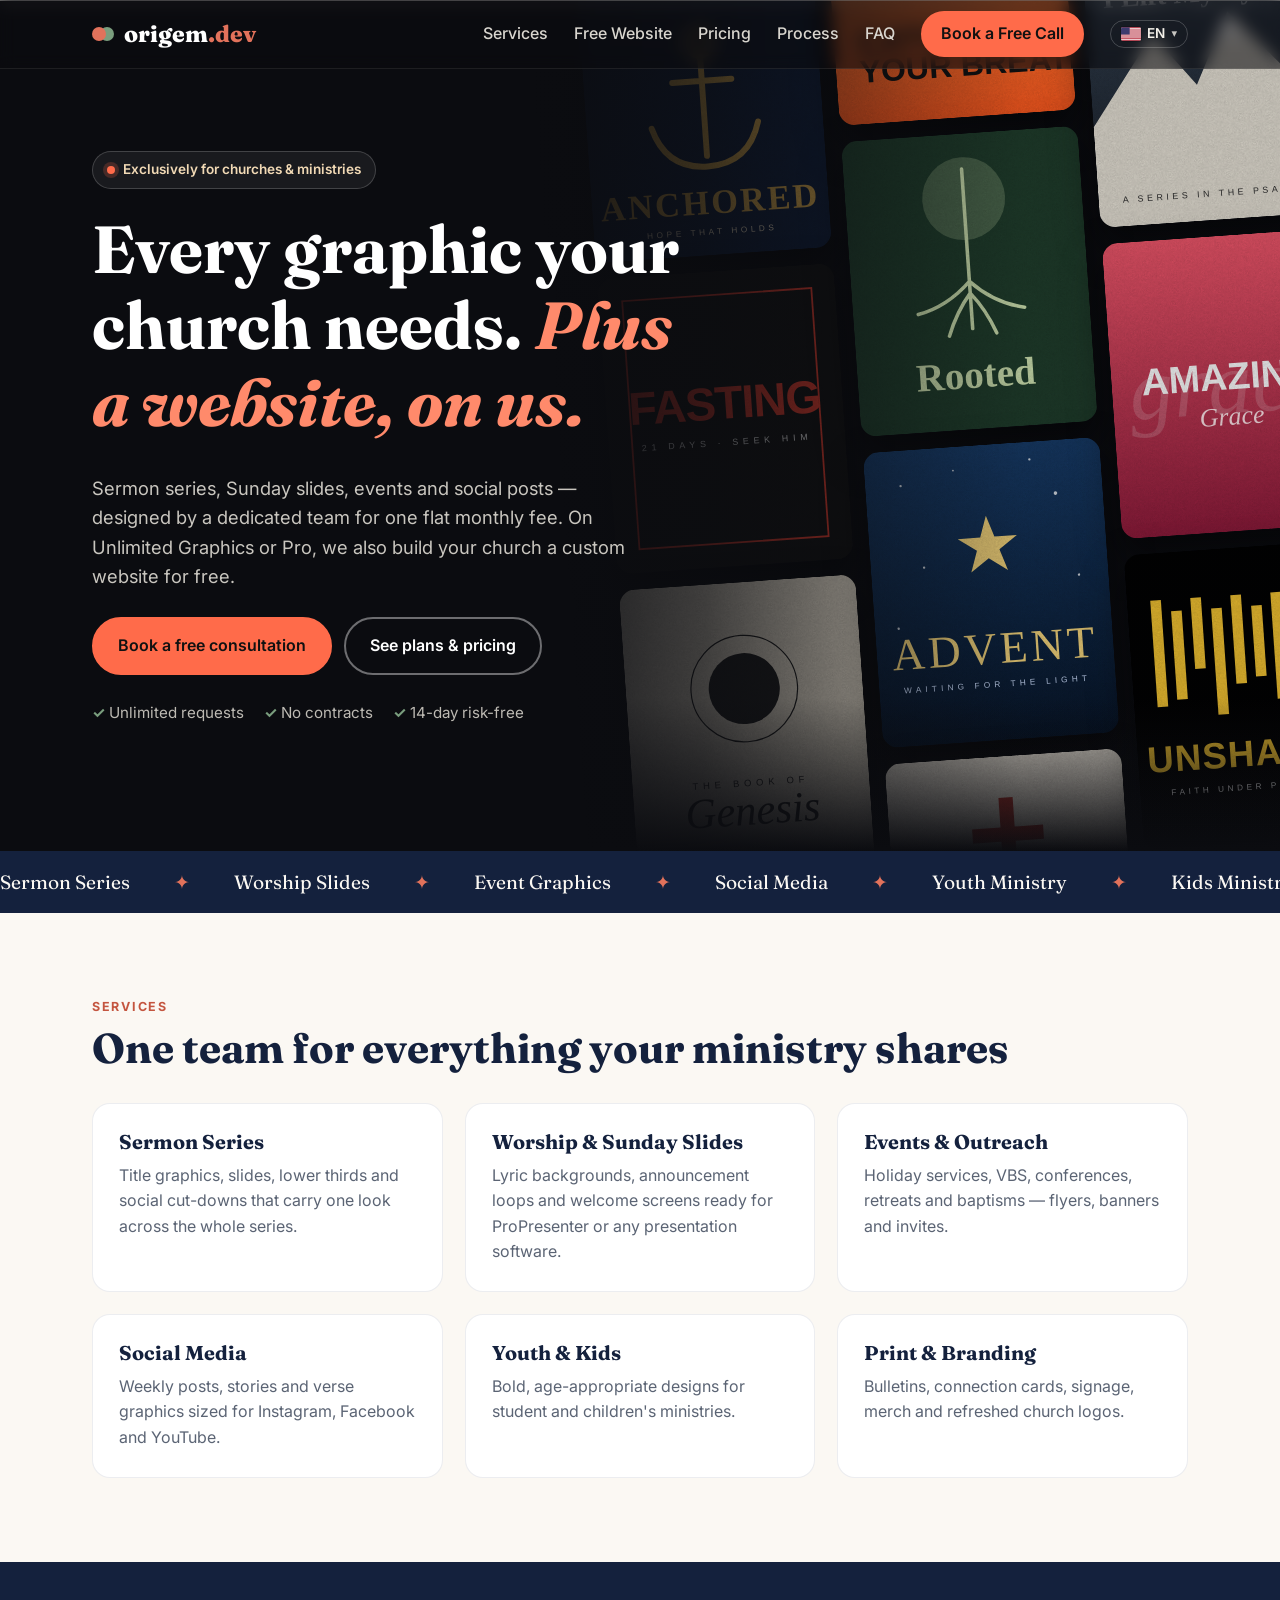
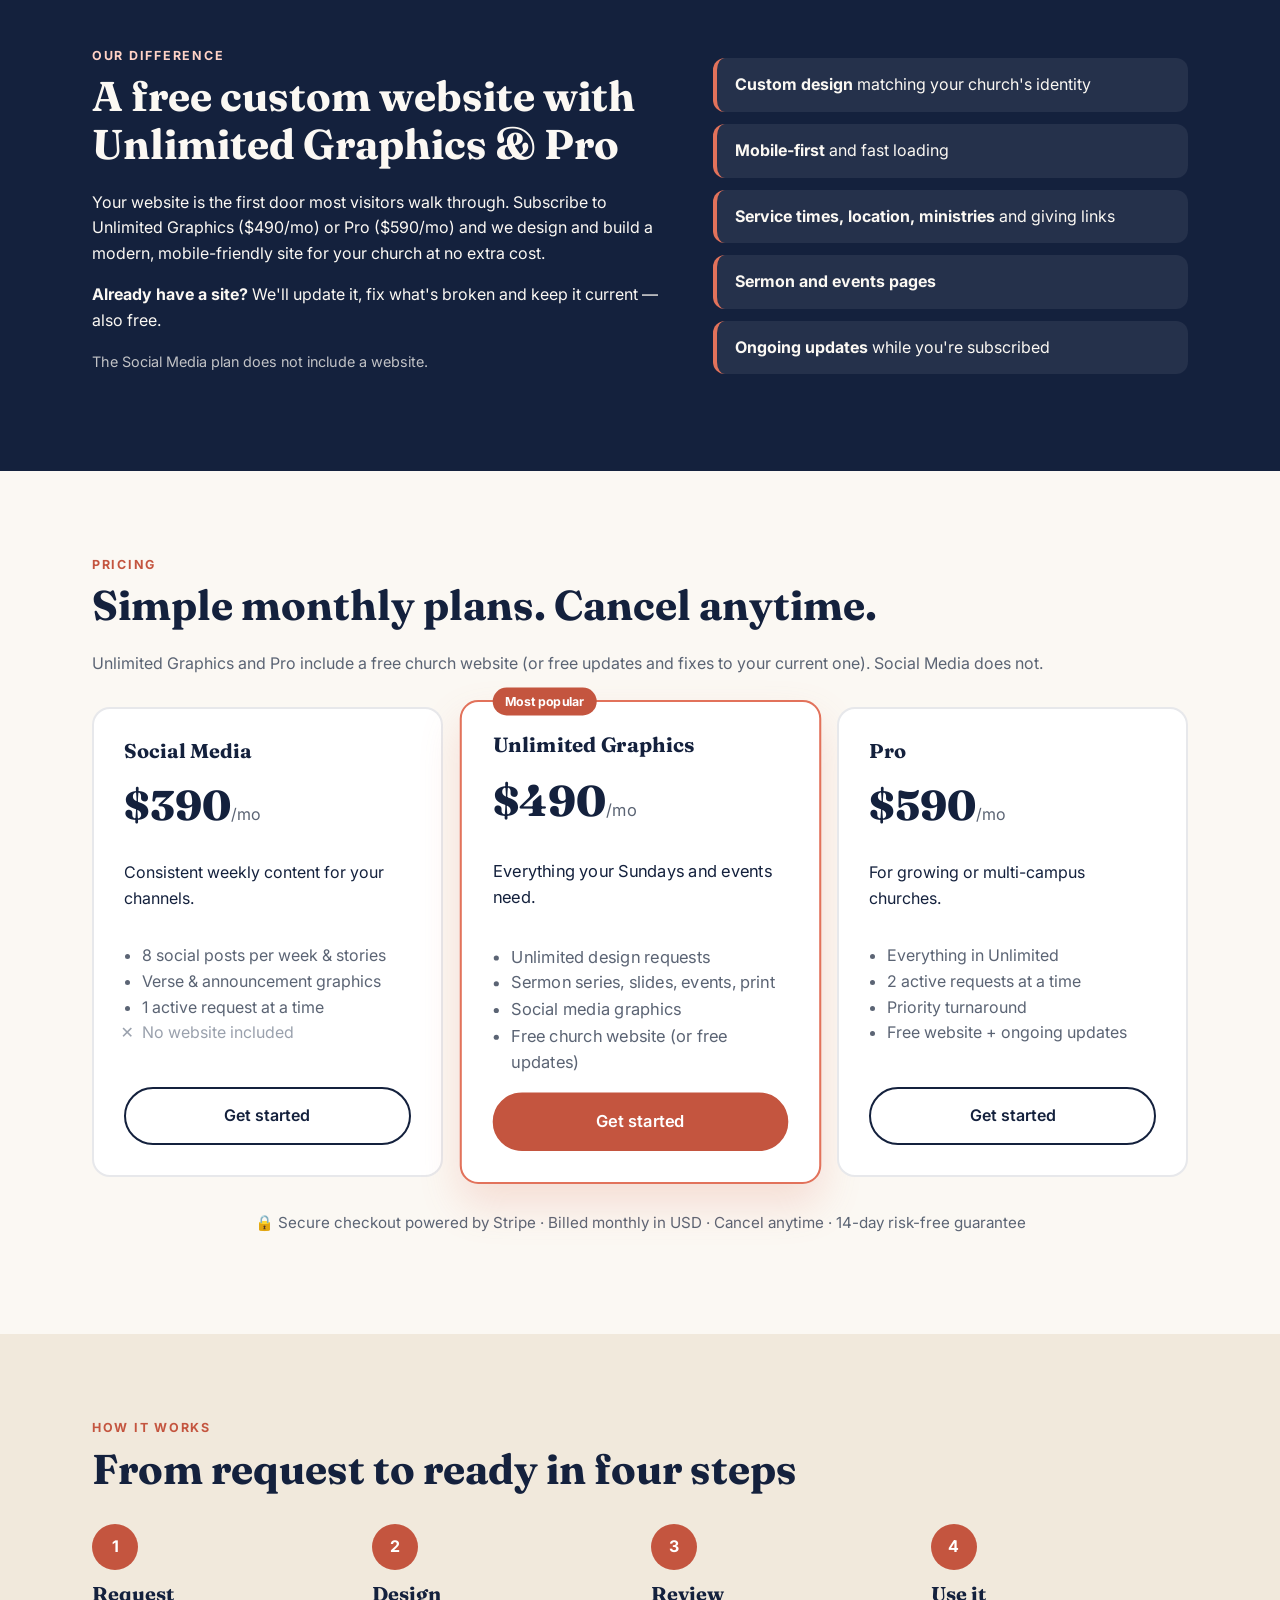
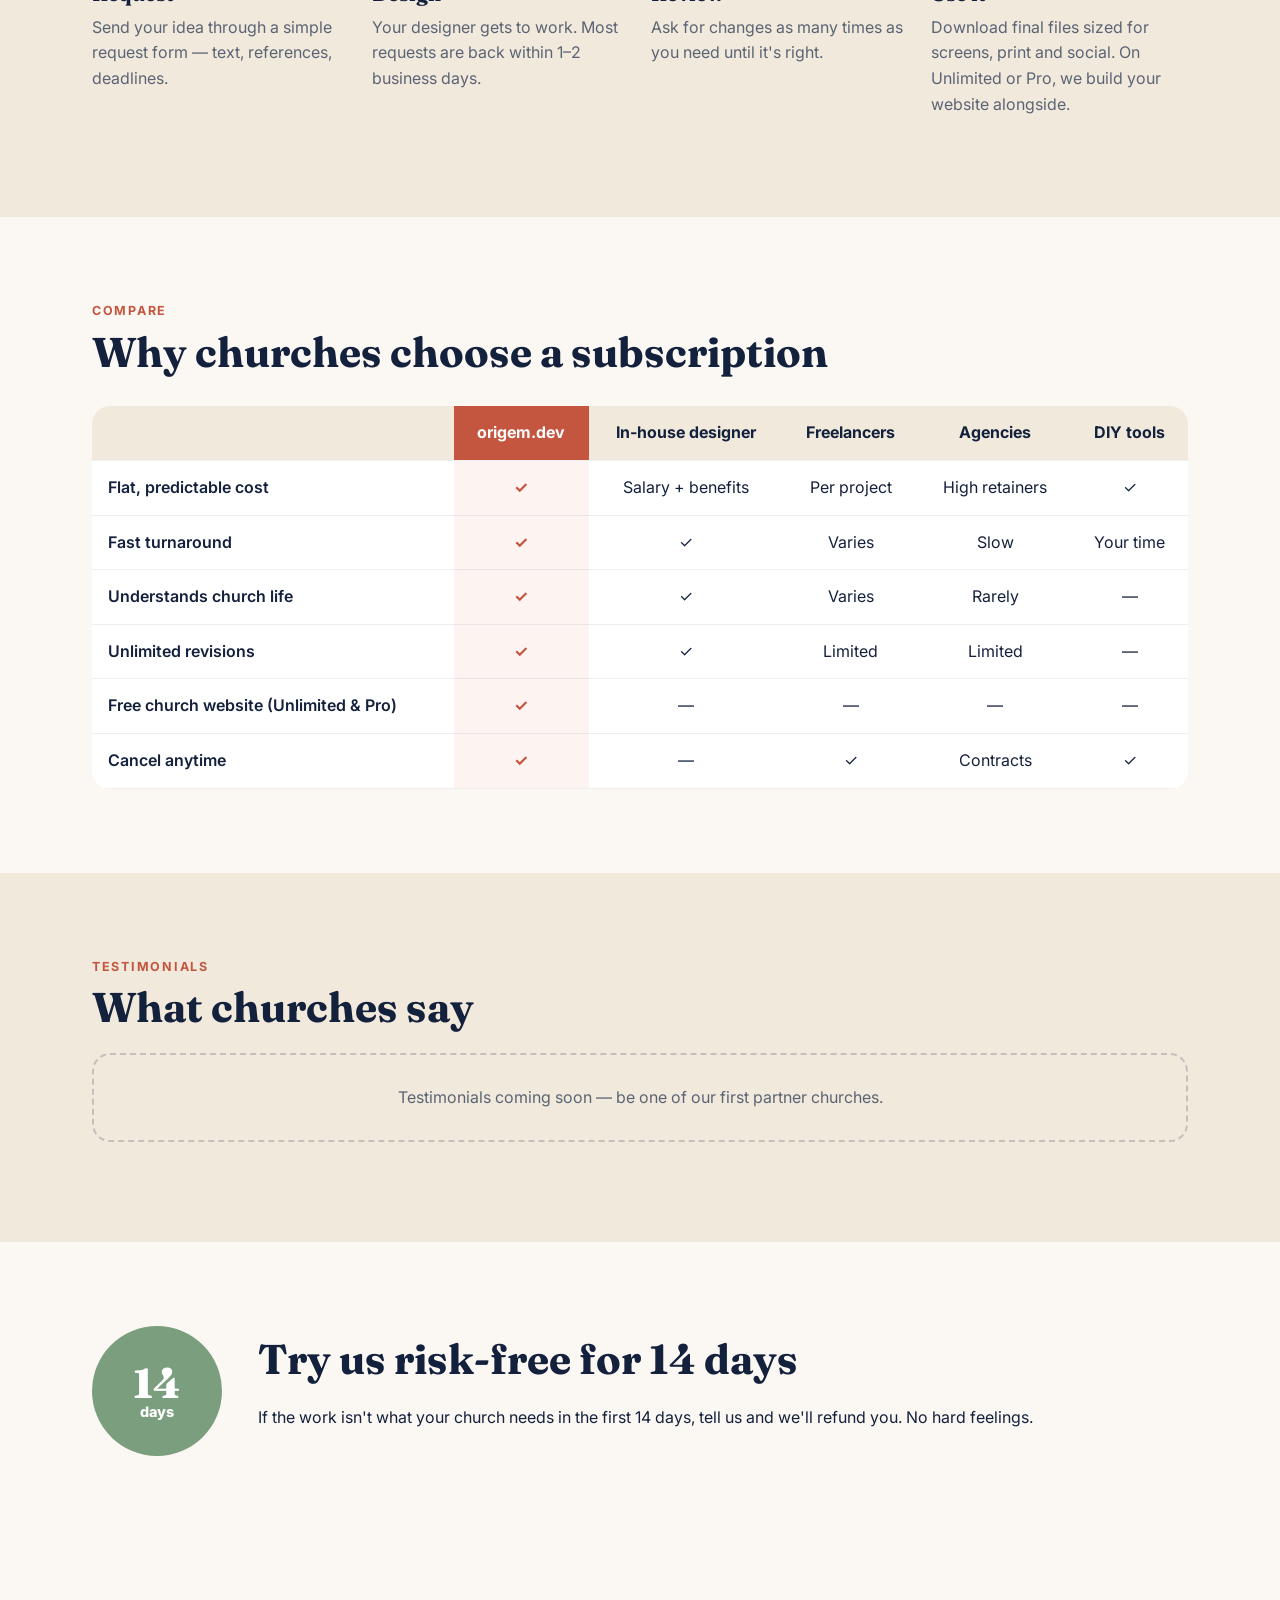
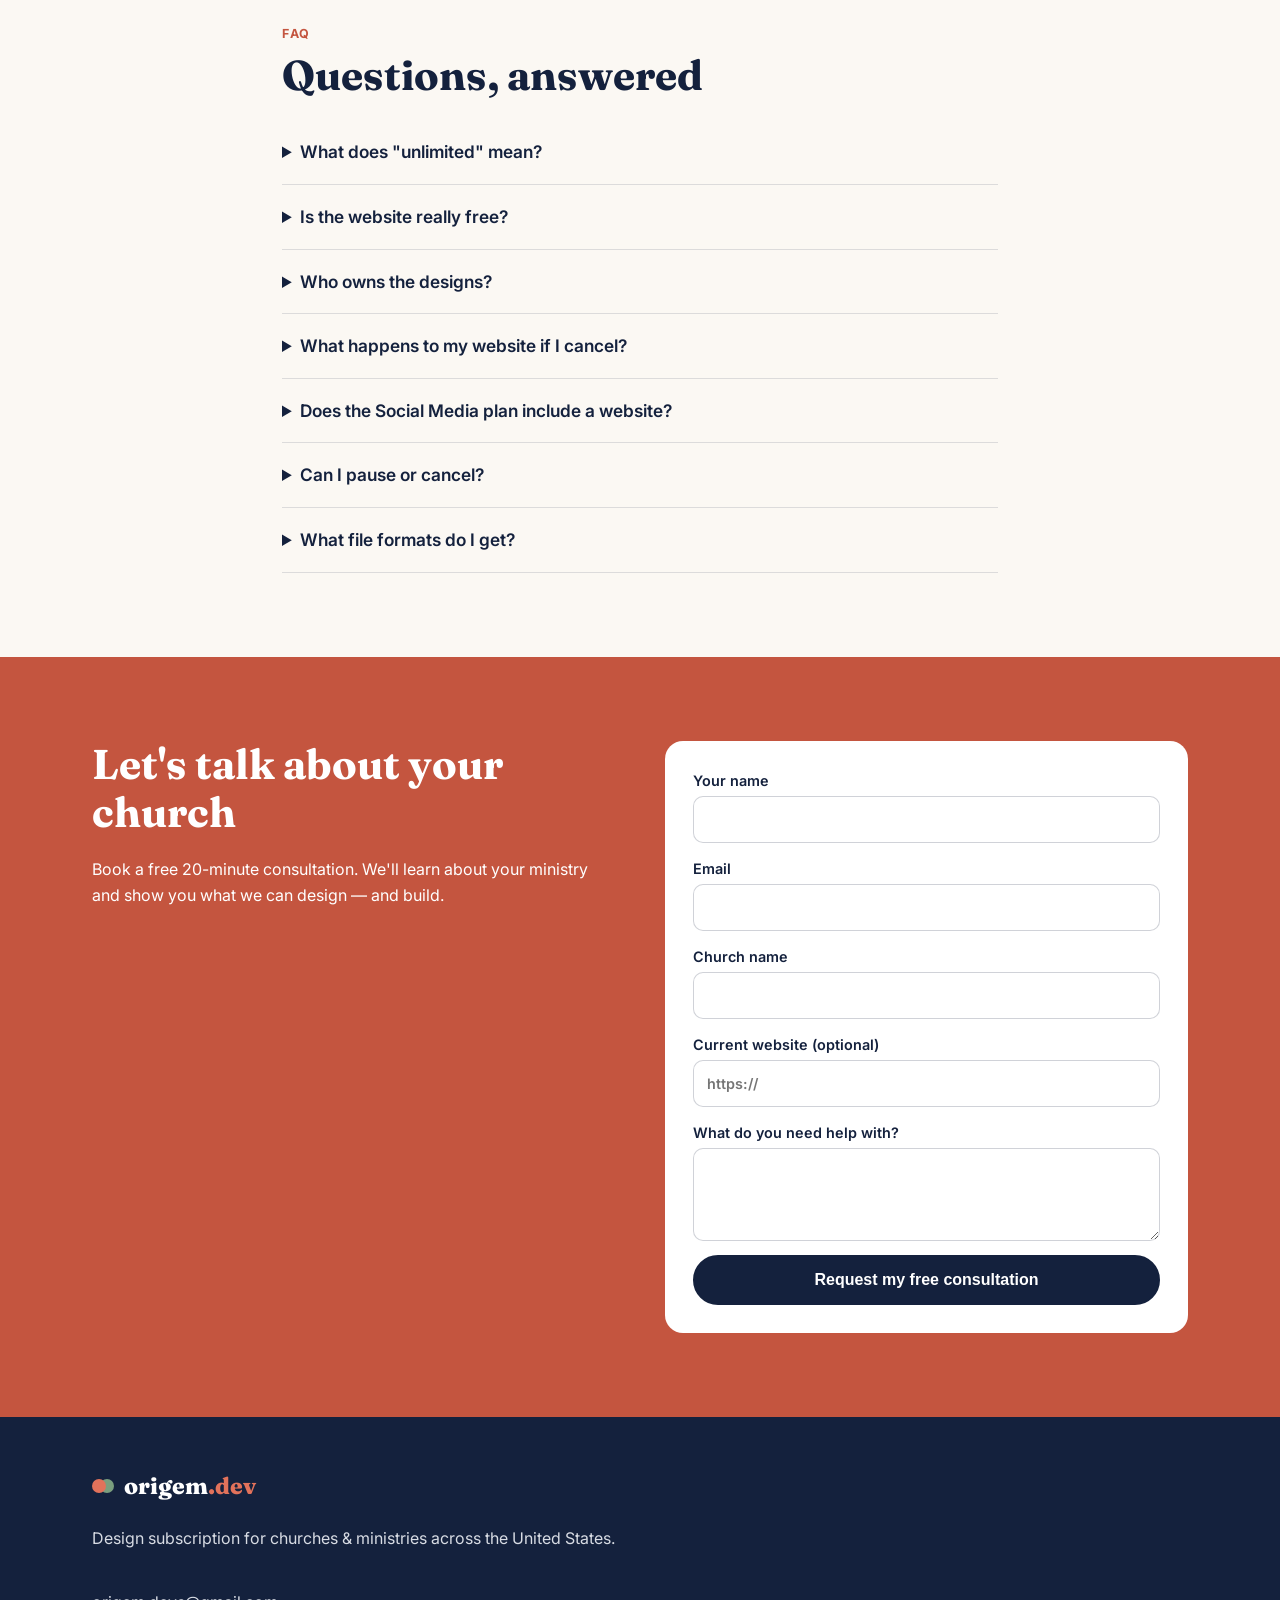
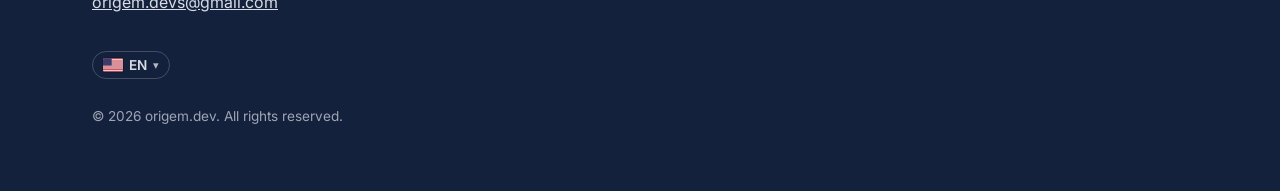
==== commit cf3f6533: "Language selector: replace inline flags with accessible dropdown (SVG flags) in header and footer" ====
--- a/index.html
+++ b/index.html
@@ -27,7 +27,7 @@
     <nav id="menu" aria-label="Main">
       <a href="#services">Services</a><a href="#website">Free Website</a><a href="#pricing">Pricing</a><a href="#process">Process</a><a href="#faq">FAQ</a>
       <a href="#contact" class="btn btn-sm">Book a Free Call</a>
-      <div class="lang-sel" role="group" aria-label="Language"><a href="/" data-lang="en" hreflang="en" lang="en" aria-label="English (United States)" title="English (United States)" aria-current="true"><span class="flag" aria-hidden="true">🇺🇸</span><span class="lc" aria-hidden="true">EN</span></a><a href="/pt/" data-lang="pt" hreflang="pt-PT" lang="pt-PT" aria-label="Português (Portugal)" title="Português (Portugal)"><span class="flag" aria-hidden="true">🇵🇹</span><span class="lc" aria-hidden="true">PT</span></a><a href="/fr/" data-lang="fr" hreflang="fr" lang="fr" aria-label="Français (France)" title="Français (France)"><span class="flag" aria-hidden="true">🇫🇷</span><span class="lc" aria-hidden="true">FR</span></a><a href="/es/" data-lang="es" hreflang="es" lang="es" aria-label="Español (España)" title="Español (España)"><span class="flag" aria-hidden="true">🇪🇸</span><span class="lc" aria-hidden="true">ES</span></a></div>
+      <div class="lang-sel"><button type="button" class="lang-btn" aria-haspopup="true" aria-expanded="false" aria-controls="lang-list-1" aria-label="Language: English (United States)"><svg class="flag" viewBox="0 0 30 20" width="20" height="14" aria-hidden="true"><rect width="30" height="20" fill="#fff"/><path d="M0 0h30v1.54H0zm0 3.08h30v1.54H0zm0 3.08h30v1.54H0zm0 3.08h30v1.54H0zm0 3.08h30v1.54H0zm0 3.08h30v1.54H0zm0 3.08h30V20H0z" fill="#b22234"/><rect width="13" height="10.77" fill="#3c3b6e"/></svg><span class="lc">EN</span><span class="caret" aria-hidden="true">▾</span></button><ul class="lang-list" id="lang-list-1" hidden><li><a href="/" data-lang="en" hreflang="en" lang="en" aria-current="true"><svg class="flag" viewBox="0 0 30 20" width="20" height="14" aria-hidden="true"><rect width="30" height="20" fill="#fff"/><path d="M0 0h30v1.54H0zm0 3.08h30v1.54H0zm0 3.08h30v1.54H0zm0 3.08h30v1.54H0zm0 3.08h30v1.54H0zm0 3.08h30v1.54H0zm0 3.08h30V20H0z" fill="#b22234"/><rect width="13" height="10.77" fill="#3c3b6e"/></svg><span>United States (English)</span><span class="chk" aria-hidden="true">✓</span></a></li><li><a href="/pt/" data-lang="pt" hreflang="pt-PT" lang="pt-PT"><svg class="flag" viewBox="0 0 30 20" width="20" height="14" aria-hidden="true"><rect width="30" height="20" fill="#f00"/><rect width="12" height="20" fill="#060"/><circle cx="12" cy="10" r="3.6" fill="#ff0"/><circle cx="12" cy="10" r="2.2" fill="#f00"/></svg><span>Portugal (Português)</span><span class="chk" aria-hidden="true">✓</span></a></li><li><a href="/fr/" data-lang="fr" hreflang="fr" lang="fr"><svg class="flag" viewBox="0 0 30 20" width="20" height="14" aria-hidden="true"><rect width="30" height="20" fill="#ef4135"/><rect width="20" height="20" fill="#fff"/><rect width="10" height="20" fill="#0055a4"/></svg><span>France (Français)</span><span class="chk" aria-hidden="true">✓</span></a></li><li><a href="/es/" data-lang="es" hreflang="es" lang="es"><svg class="flag" viewBox="0 0 30 20" width="20" height="14" aria-hidden="true"><rect width="30" height="20" fill="#aa151b"/><rect y="5" width="30" height="10" fill="#f1bf00"/></svg><span>España (Español)</span><span class="chk" aria-hidden="true">✓</span></a></li></ul></div>
     </nav>
   </div>
 </header>
@@ -214,7 +214,7 @@
     <a href="#" class="logo"><span class="dot"></span>origem<span>.dev</span></a>
     <p>Design subscription for churches &amp; ministries across the United States.</p>
     <p><a href="mailto:origem.devs@gmail.com">origem.devs@gmail.com</a></p><!-- PLACEHOLDER email -->
-    <div class="lang-sel" role="group" aria-label="Language"><a href="/" data-lang="en" hreflang="en" lang="en" aria-label="English (United States)" title="English (United States)" aria-current="true"><span class="flag" aria-hidden="true">🇺🇸</span><span class="lc" aria-hidden="true">EN</span></a><a href="/pt/" data-lang="pt" hreflang="pt-PT" lang="pt-PT" aria-label="Português (Portugal)" title="Português (Portugal)"><span class="flag" aria-hidden="true">🇵🇹</span><span class="lc" aria-hidden="true">PT</span></a><a href="/fr/" data-lang="fr" hreflang="fr" lang="fr" aria-label="Français (France)" title="Français (France)"><span class="flag" aria-hidden="true">🇫🇷</span><span class="lc" aria-hidden="true">FR</span></a><a href="/es/" data-lang="es" hreflang="es" lang="es" aria-label="Español (España)" title="Español (España)"><span class="flag" aria-hidden="true">🇪🇸</span><span class="lc" aria-hidden="true">ES</span></a></div>
+    <div class="lang-sel"><button type="button" class="lang-btn" aria-haspopup="true" aria-expanded="false" aria-controls="lang-list-2" aria-label="Language: English (United States)"><svg class="flag" viewBox="0 0 30 20" width="20" height="14" aria-hidden="true"><rect width="30" height="20" fill="#fff"/><path d="M0 0h30v1.54H0zm0 3.08h30v1.54H0zm0 3.08h30v1.54H0zm0 3.08h30v1.54H0zm0 3.08h30v1.54H0zm0 3.08h30v1.54H0zm0 3.08h30V20H0z" fill="#b22234"/><rect width="13" height="10.77" fill="#3c3b6e"/></svg><span class="lc">EN</span><span class="caret" aria-hidden="true">▾</span></button><ul class="lang-list" id="lang-list-2" hidden><li><a href="/" data-lang="en" hreflang="en" lang="en" aria-current="true"><svg class="flag" viewBox="0 0 30 20" width="20" height="14" aria-hidden="true"><rect width="30" height="20" fill="#fff"/><path d="M0 0h30v1.54H0zm0 3.08h30v1.54H0zm0 3.08h30v1.54H0zm0 3.08h30v1.54H0zm0 3.08h30v1.54H0zm0 3.08h30v1.54H0zm0 3.08h30V20H0z" fill="#b22234"/><rect width="13" height="10.77" fill="#3c3b6e"/></svg><span>United States (English)</span><span class="chk" aria-hidden="true">✓</span></a></li><li><a href="/pt/" data-lang="pt" hreflang="pt-PT" lang="pt-PT"><svg class="flag" viewBox="0 0 30 20" width="20" height="14" aria-hidden="true"><rect width="30" height="20" fill="#f00"/><rect width="12" height="20" fill="#060"/><circle cx="12" cy="10" r="3.6" fill="#ff0"/><circle cx="12" cy="10" r="2.2" fill="#f00"/></svg><span>Portugal (Português)</span><span class="chk" aria-hidden="true">✓</span></a></li><li><a href="/fr/" data-lang="fr" hreflang="fr" lang="fr"><svg class="flag" viewBox="0 0 30 20" width="20" height="14" aria-hidden="true"><rect width="30" height="20" fill="#ef4135"/><rect width="20" height="20" fill="#fff"/><rect width="10" height="20" fill="#0055a4"/></svg><span>France (Français)</span><span class="chk" aria-hidden="true">✓</span></a></li><li><a href="/es/" data-lang="es" hreflang="es" lang="es"><svg class="flag" viewBox="0 0 30 20" width="20" height="14" aria-hidden="true"><rect width="30" height="20" fill="#aa151b"/><rect y="5" width="30" height="10" fill="#f1bf00"/></svg><span>España (Español)</span><span class="chk" aria-hidden="true">✓</span></a></li></ul></div>
     <p class="small">© <span id="yr">2026</span> origem.dev. All rights reserved.</p>
   </div>
 </footer>
--- a/styles.css
+++ b/styles.css
@@ -94,14 +94,24 @@
 .logo{gap:0}
 .logo .dot{margin-right:18px}
 
-/* ===== Language selector ===== */
-.lang-sel{display:inline-flex;gap:4px;align-items:center}
-.lang-sel a{display:inline-flex;align-items:center;gap:4px;padding:4px 7px;border-radius:999px;font-size:.8rem;font-weight:600;text-decoration:none;opacity:.75;border:1px solid transparent;line-height:1}
-.lang-sel a:hover,.lang-sel a:focus-visible{opacity:1;border-color:currentColor}
-.lang-sel a:focus-visible{outline:2px solid #ff6b4a;outline-offset:2px}
-.lang-sel a[aria-current="true"]{opacity:1;border-color:#ff6b4a}
-.lang-sel .flag{font-size:1rem}
-.nav .lang-sel a{color:#d9d6cf}
-.foot .lang-sel{margin:14px 0 6px;flex-wrap:wrap}
-.ty .lang-sel{justify-content:center;margin:18px 0}
-@media(max-width:900px){nav .lang-sel{justify-content:flex-start;padding-top:6px}}
+/* ===== Language selector (dropdown) ===== */
+nav a{white-space:nowrap}
+.lang-sel{position:relative;display:inline-block}
+.lang-btn{display:inline-flex;align-items:center;gap:6px;padding:6px 10px;border-radius:999px;border:1px solid #ffffff33;background:transparent;color:inherit;font:inherit;font-size:.85rem;font-weight:600;cursor:pointer;white-space:nowrap;line-height:1}
+.lang-btn:hover,.lang-btn[aria-expanded="true"]{border-color:#ff6b4a}
+.lang-btn:focus-visible,.lang-list a:focus-visible{outline:2px solid #ff6b4a;outline-offset:2px}
+.lang-btn .caret{font-size:.7rem;opacity:.8}
+.flag{display:block;flex:none;border-radius:2px;box-shadow:0 0 0 1px #0003}
+.lang-list{position:absolute;right:0;top:calc(100% + 8px);min-width:220px;margin:0;padding:6px;list-style:none;background:#14151b;border:1px solid #ffffff1f;border-radius:12px;box-shadow:0 12px 32px #0008;z-index:60}
+.lang-list[hidden]{display:none}
+.lang-list a{display:flex;align-items:center;gap:10px;padding:9px 10px;border-radius:8px;color:#d9d6cf!important;text-decoration:none;font-size:.9rem;font-weight:500;white-space:nowrap}
+.lang-list a:hover,.lang-list a:focus-visible{background:#ffffff14;color:#fff!important}
+.lang-list a[aria-current="true"]{color:#fff!important;font-weight:700}
+.lang-list .chk{margin-left:auto;color:#ff6b4a;visibility:hidden}
+.lang-list a[aria-current="true"] .chk{visibility:visible}
+.foot .lang-sel{margin:14px 0 6px}
+.foot .lang-list,.ty .lang-list{top:auto;bottom:calc(100% + 8px);left:0;right:auto}
+.ty .lang-sel{margin:18px 0}
+.ty .lang-list{left:50%;transform:translateX(-50%)}
+@media(max-width:1180px){nav{gap:14px}nav a:not(.btn){font-size:.92rem}.nav .btn-sm{padding:8px 14px}}
+@media(max-width:900px){nav .lang-sel{padding-top:6px}nav .lang-list{position:static;margin-top:8px;box-shadow:none;width:100%}}
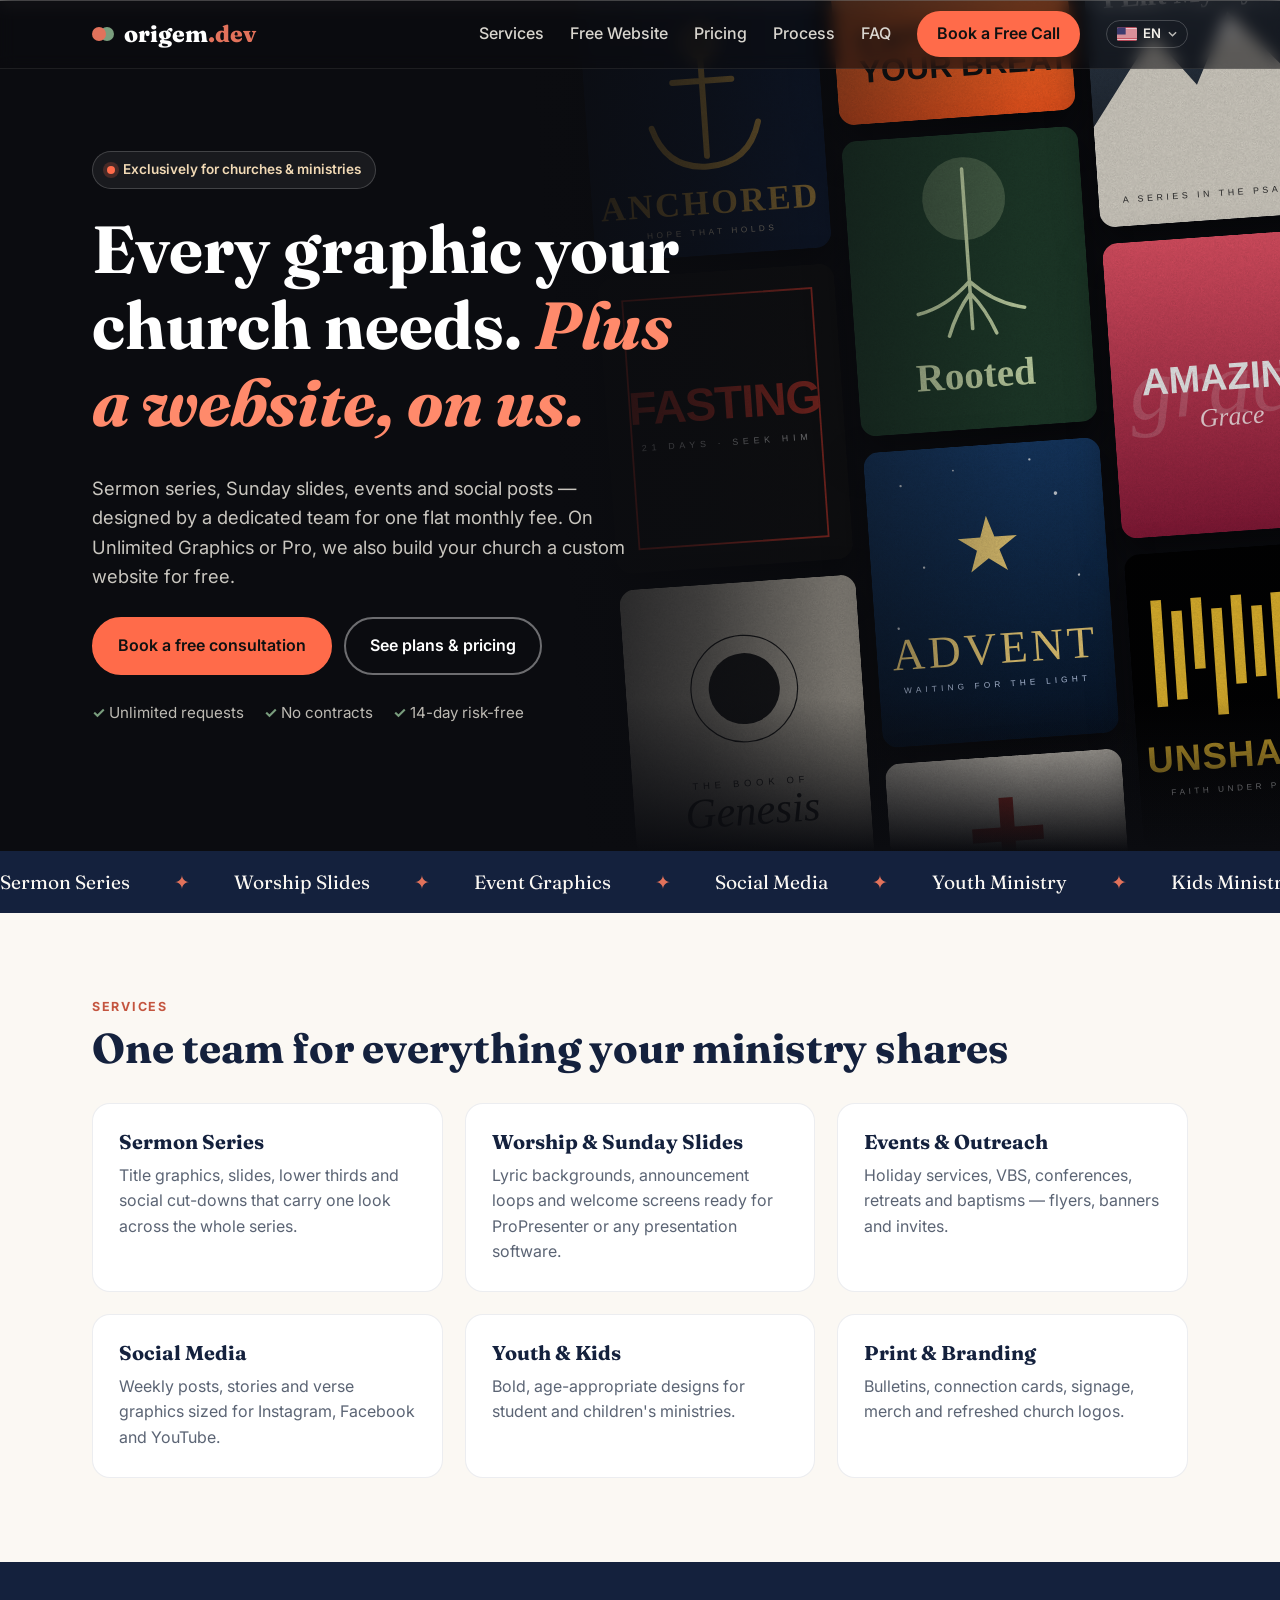
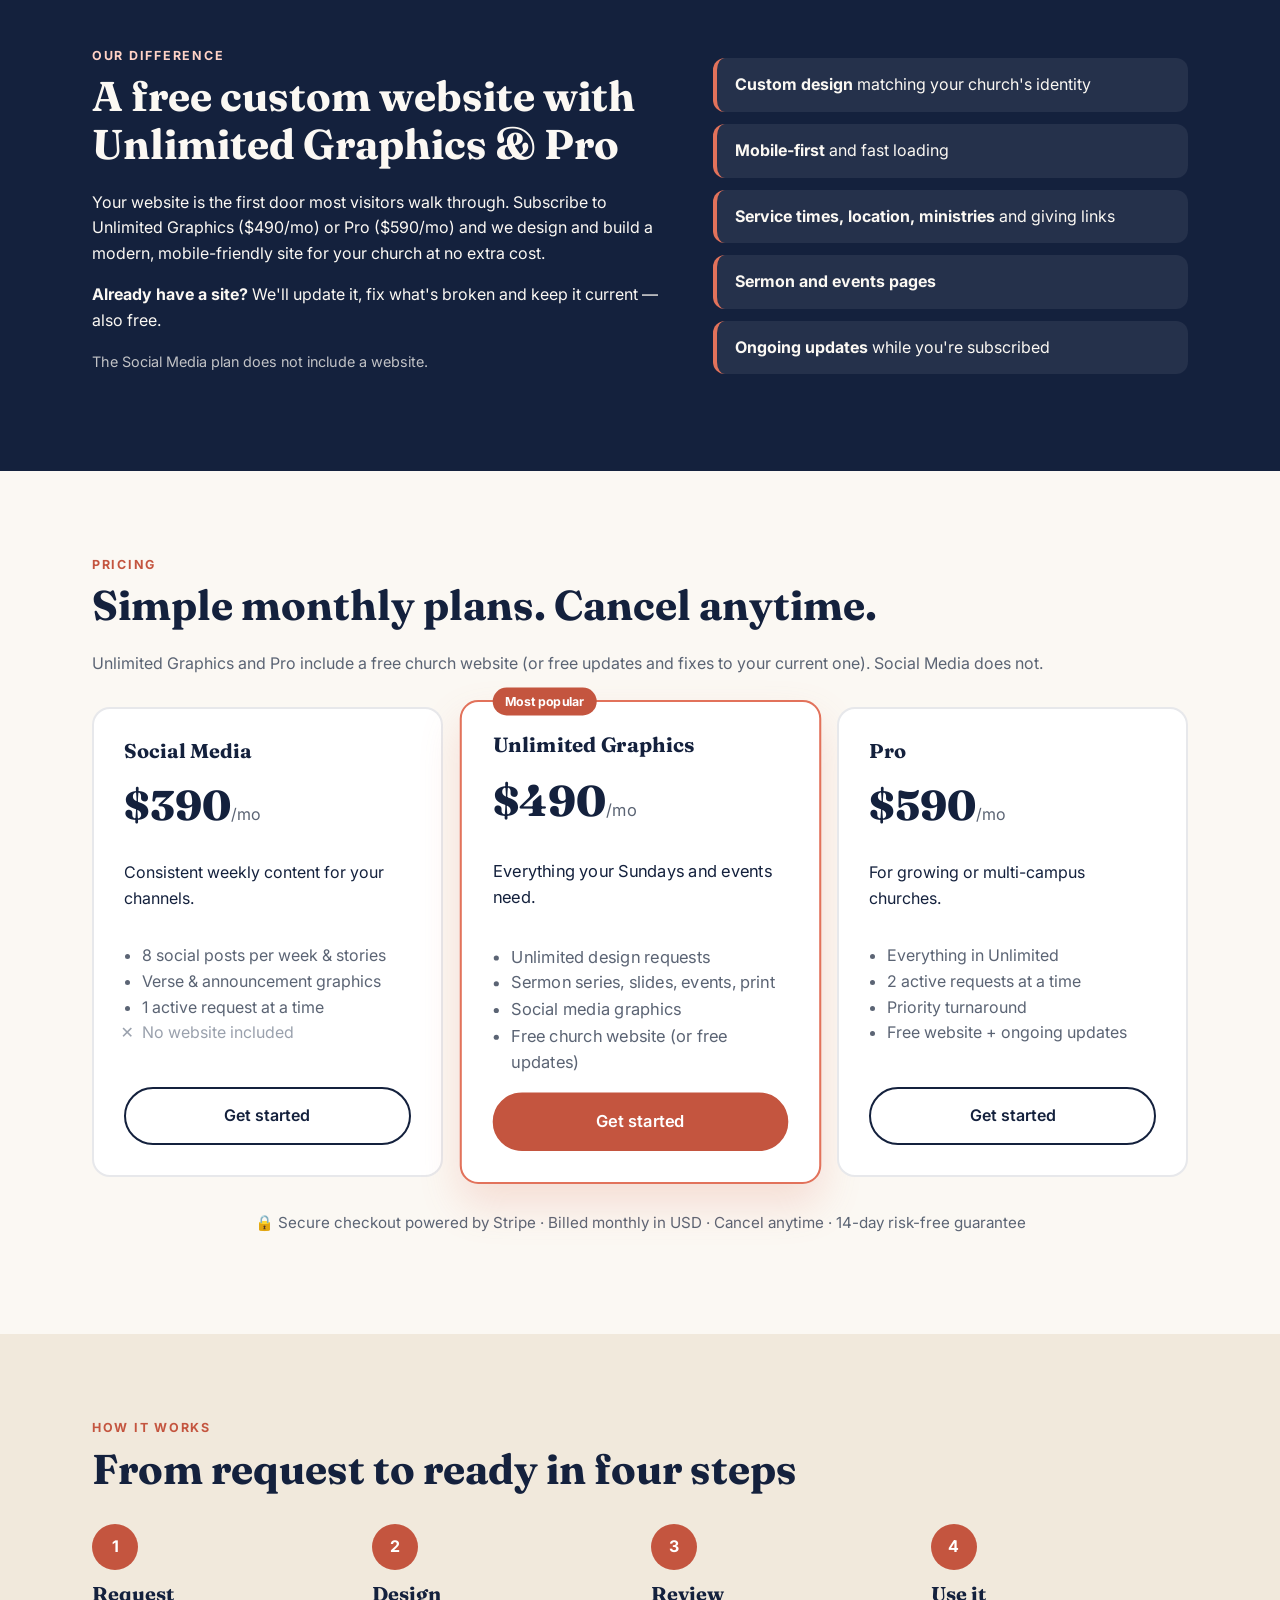
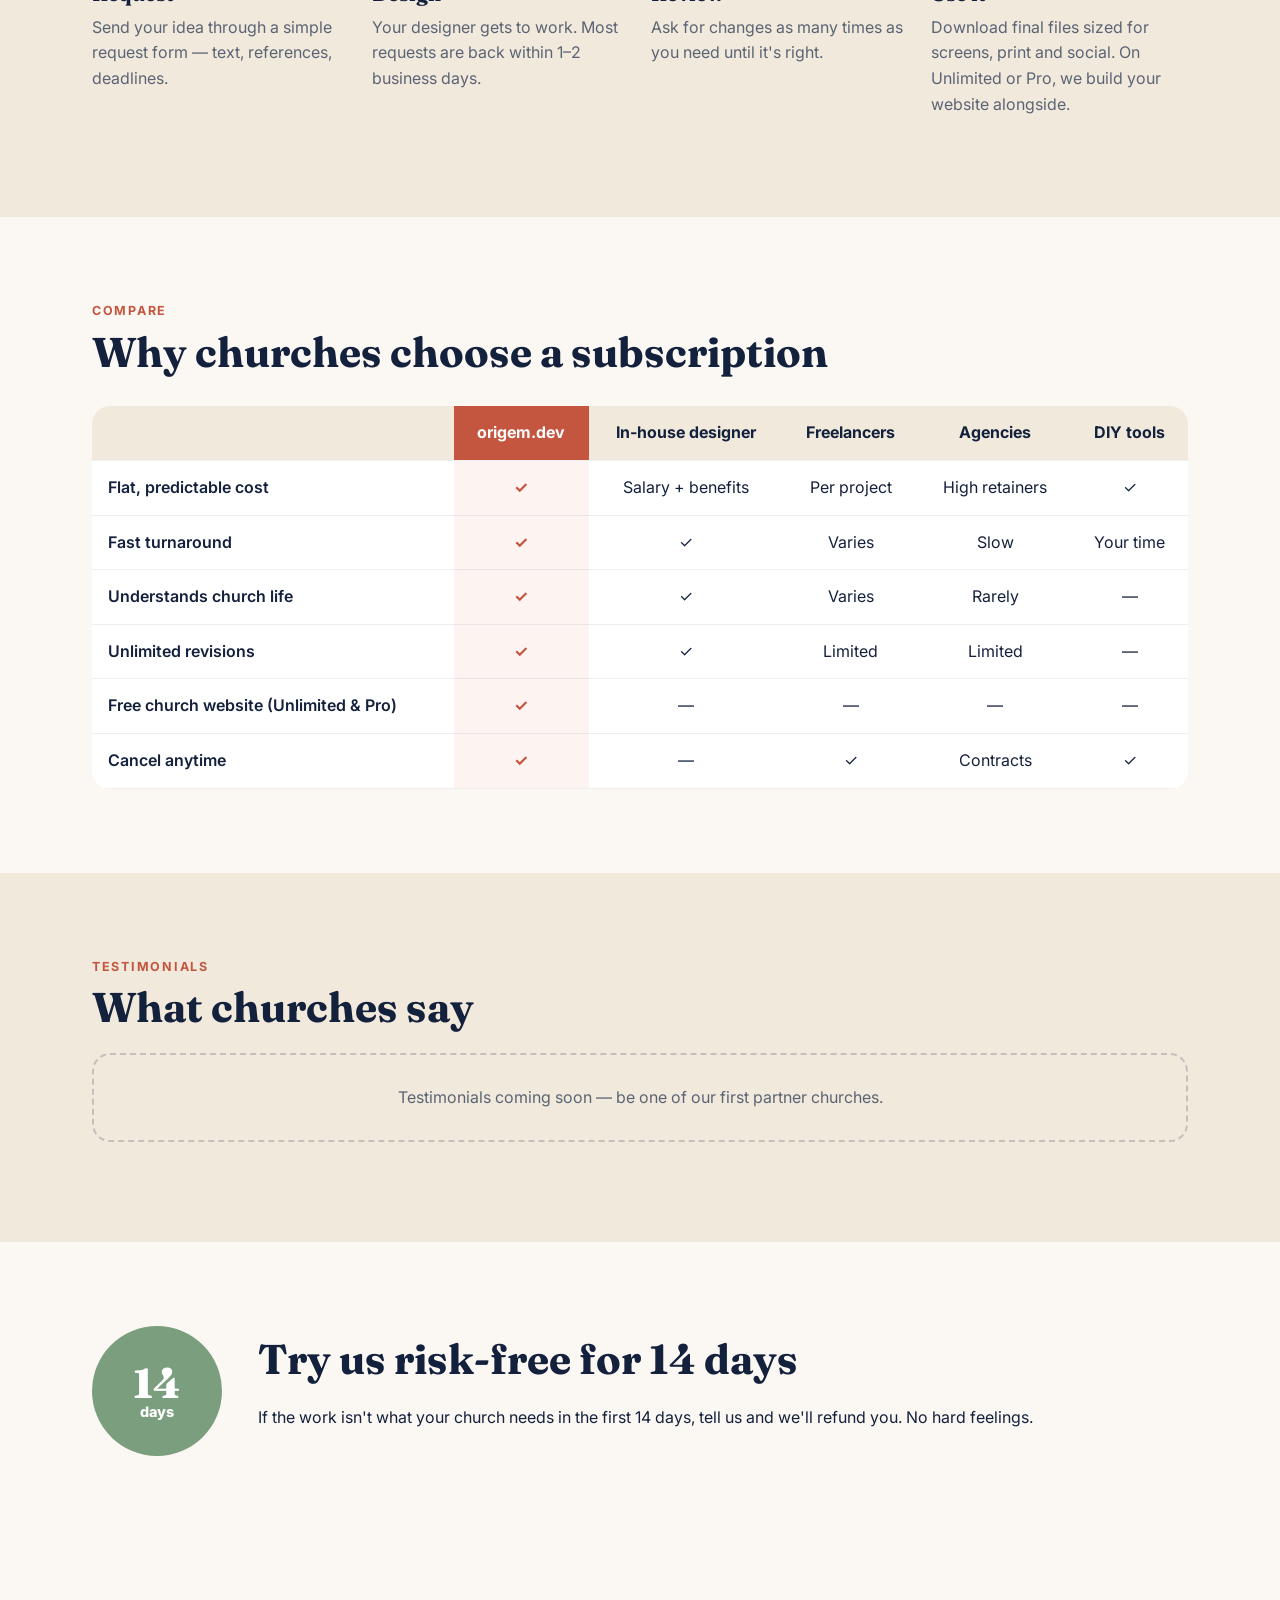
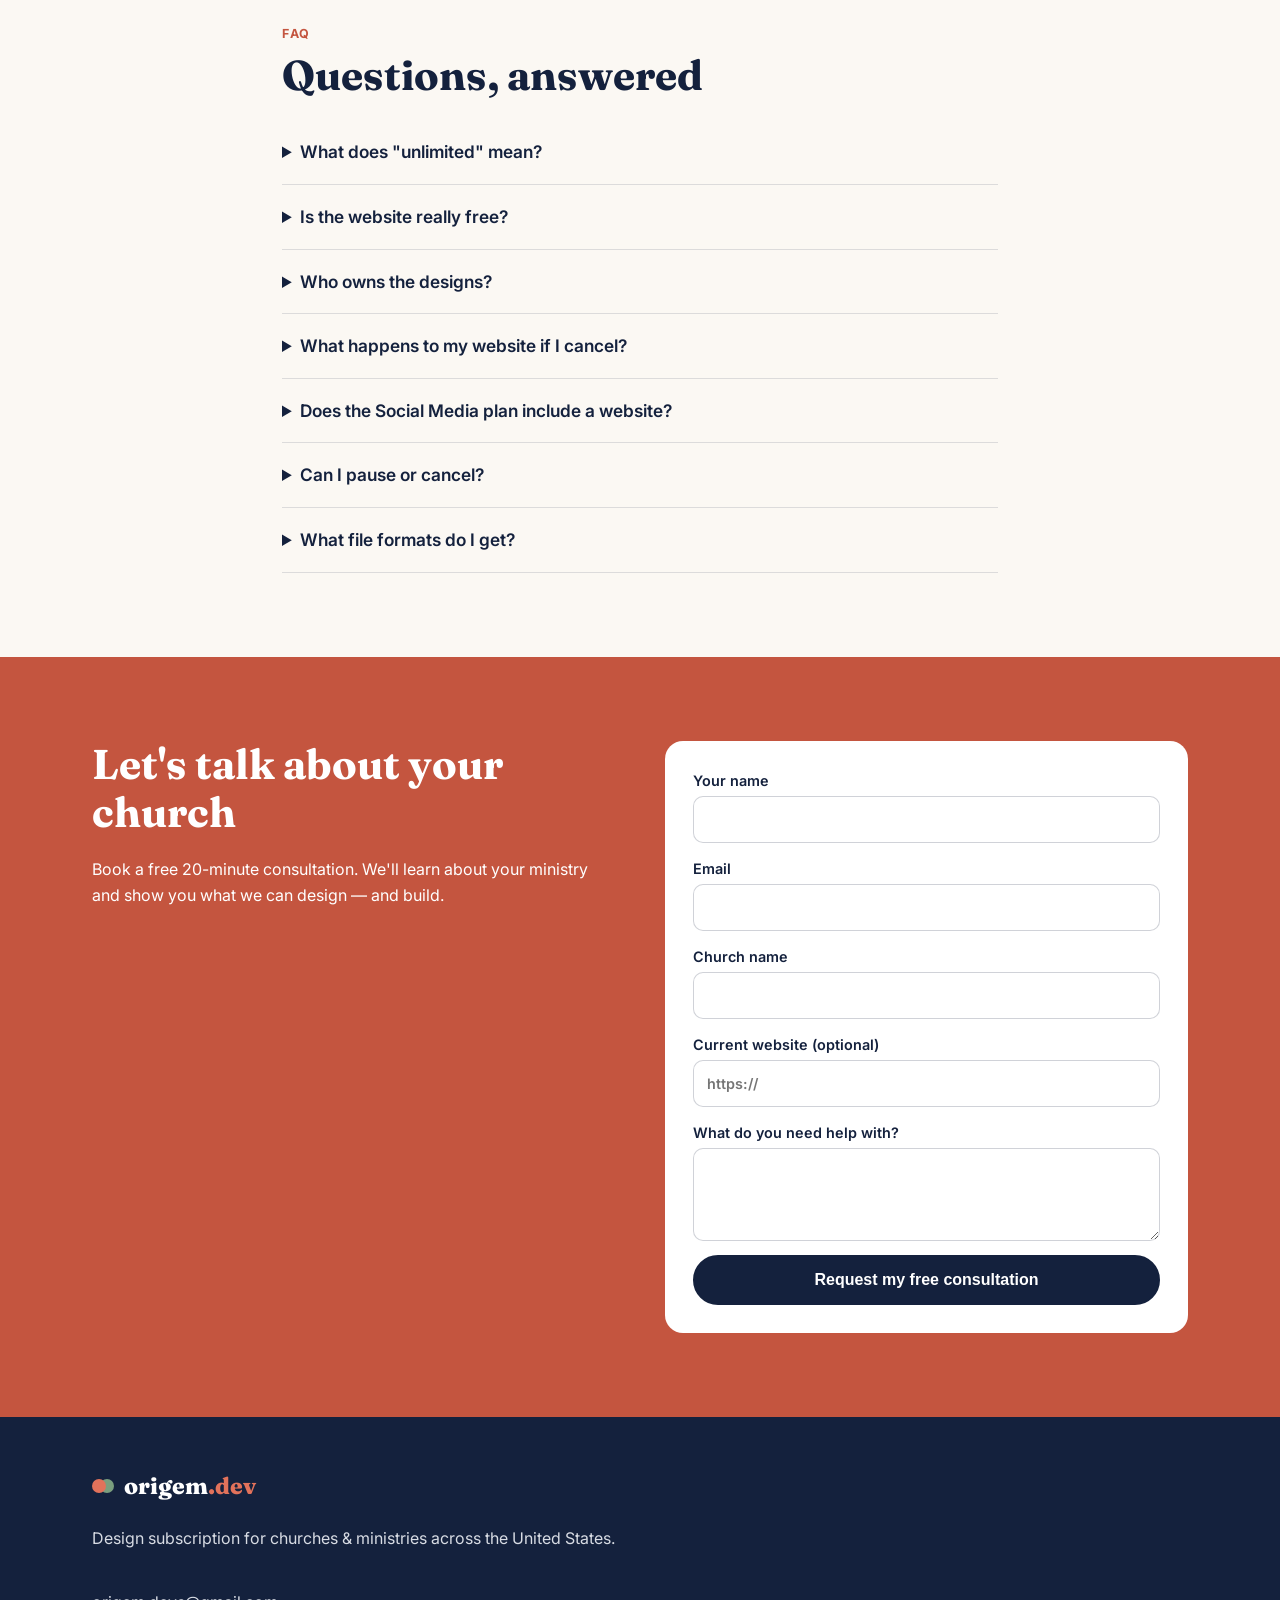
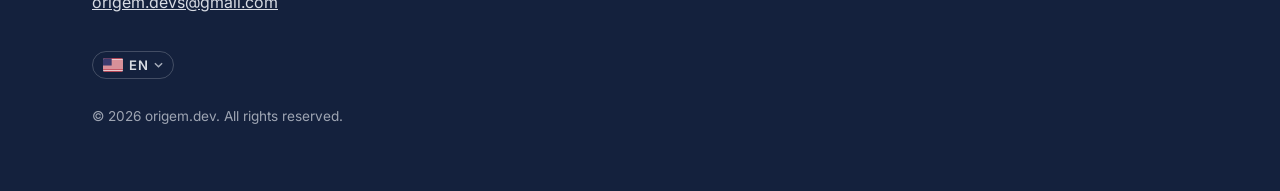
==== commit 0180d32c: "Compact language dropdown: flag + 2-letter code, cache-busted assets" ====
--- a/index.html
+++ b/index.html
@@ -8,14 +8,14 @@
 <meta name="description" content="Subscription graphic design for American churches and ministries. Unlimited requests, fast turnaround, and a free custom church website with every plan.">
 <link rel="preconnect" href="https://fonts.googleapis.com"><link rel="preconnect" href="https://fonts.gstatic.com" crossorigin>
 <link href="https://fonts.googleapis.com/css2?family=Fraunces:opsz,wght@9..144,600;9..144,800&family=Inter:wght@400;500;600;700&display=swap" rel="stylesheet">
-<link rel="stylesheet" href="/styles.css">
+<link rel="stylesheet" href="/styles.css?v=d7dbdf68">
 <link rel="canonical" href="https://origem.dev/">
 <link rel="alternate" hreflang="en" href="https://origem.dev/">
 <link rel="alternate" hreflang="pt-PT" href="https://origem.dev/pt/">
 <link rel="alternate" hreflang="fr" href="https://origem.dev/fr/">
 <link rel="alternate" hreflang="es" href="https://origem.dev/es/">
 <link rel="alternate" hreflang="x-default" href="https://origem.dev/">
-<script src="/lang.js"></script>
+<script src="/lang.js?v=7a7aa581"></script>
 </head>
 <body>
 <a class="skip" href="#main">Skip to content</a>
@@ -27,7 +27,7 @@
     <nav id="menu" aria-label="Main">
       <a href="#services">Services</a><a href="#website">Free Website</a><a href="#pricing">Pricing</a><a href="#process">Process</a><a href="#faq">FAQ</a>
       <a href="#contact" class="btn btn-sm">Book a Free Call</a>
-      <div class="lang-sel"><button type="button" class="lang-btn" aria-haspopup="true" aria-expanded="false" aria-controls="lang-list-1" aria-label="Language: English (United States)"><svg class="flag" viewBox="0 0 30 20" width="20" height="14" aria-hidden="true"><rect width="30" height="20" fill="#fff"/><path d="M0 0h30v1.54H0zm0 3.08h30v1.54H0zm0 3.08h30v1.54H0zm0 3.08h30v1.54H0zm0 3.08h30v1.54H0zm0 3.08h30v1.54H0zm0 3.08h30V20H0z" fill="#b22234"/><rect width="13" height="10.77" fill="#3c3b6e"/></svg><span class="lc">EN</span><span class="caret" aria-hidden="true">▾</span></button><ul class="lang-list" id="lang-list-1" hidden><li><a href="/" data-lang="en" hreflang="en" lang="en" aria-current="true"><svg class="flag" viewBox="0 0 30 20" width="20" height="14" aria-hidden="true"><rect width="30" height="20" fill="#fff"/><path d="M0 0h30v1.54H0zm0 3.08h30v1.54H0zm0 3.08h30v1.54H0zm0 3.08h30v1.54H0zm0 3.08h30v1.54H0zm0 3.08h30v1.54H0zm0 3.08h30V20H0z" fill="#b22234"/><rect width="13" height="10.77" fill="#3c3b6e"/></svg><span>United States (English)</span><span class="chk" aria-hidden="true">✓</span></a></li><li><a href="/pt/" data-lang="pt" hreflang="pt-PT" lang="pt-PT"><svg class="flag" viewBox="0 0 30 20" width="20" height="14" aria-hidden="true"><rect width="30" height="20" fill="#f00"/><rect width="12" height="20" fill="#060"/><circle cx="12" cy="10" r="3.6" fill="#ff0"/><circle cx="12" cy="10" r="2.2" fill="#f00"/></svg><span>Portugal (Português)</span><span class="chk" aria-hidden="true">✓</span></a></li><li><a href="/fr/" data-lang="fr" hreflang="fr" lang="fr"><svg class="flag" viewBox="0 0 30 20" width="20" height="14" aria-hidden="true"><rect width="30" height="20" fill="#ef4135"/><rect width="20" height="20" fill="#fff"/><rect width="10" height="20" fill="#0055a4"/></svg><span>France (Français)</span><span class="chk" aria-hidden="true">✓</span></a></li><li><a href="/es/" data-lang="es" hreflang="es" lang="es"><svg class="flag" viewBox="0 0 30 20" width="20" height="14" aria-hidden="true"><rect width="30" height="20" fill="#aa151b"/><rect y="5" width="30" height="10" fill="#f1bf00"/></svg><span>España (Español)</span><span class="chk" aria-hidden="true">✓</span></a></li></ul></div>
+      <div class="lang-sel"><button type="button" class="lang-btn" aria-haspopup="true" aria-expanded="false" aria-controls="lang-list-1" aria-label="Language: English (United States)" title="English (United States)"><svg class="flag" viewBox="0 0 30 20" width="20" height="14" aria-hidden="true"><rect width="30" height="20" fill="#fff"/><path d="M0 0h30v1.54H0zm0 3.08h30v1.54H0zm0 3.08h30v1.54H0zm0 3.08h30v1.54H0zm0 3.08h30v1.54H0zm0 3.08h30v1.54H0zm0 3.08h30V20H0z" fill="#b22234"/><rect width="13" height="10.77" fill="#3c3b6e"/></svg><span class="lc">EN</span><svg class="caret" viewBox="0 0 10 6" width="9" height="6" aria-hidden="true"><path d="M1 1l4 4 4-4" fill="none" stroke="currentColor" stroke-width="1.6"/></svg></button><ul class="lang-list" id="lang-list-1" hidden><li><a href="/" data-lang="en" hreflang="en" lang="en" aria-current="true" title="United States (English)" aria-label="United States (English)"><svg class="flag" viewBox="0 0 30 20" width="20" height="14" aria-hidden="true"><rect width="30" height="20" fill="#fff"/><path d="M0 0h30v1.54H0zm0 3.08h30v1.54H0zm0 3.08h30v1.54H0zm0 3.08h30v1.54H0zm0 3.08h30v1.54H0zm0 3.08h30v1.54H0zm0 3.08h30V20H0z" fill="#b22234"/><rect width="13" height="10.77" fill="#3c3b6e"/></svg><span class="lc">EN</span></a></li><li><a href="/pt/" data-lang="pt" hreflang="pt-PT" lang="pt-PT" title="Portugal (Português)" aria-label="Portugal (Português)"><svg class="flag" viewBox="0 0 30 20" width="20" height="14" aria-hidden="true"><rect width="30" height="20" fill="#f00"/><rect width="12" height="20" fill="#060"/><circle cx="12" cy="10" r="3.6" fill="#ff0"/><circle cx="12" cy="10" r="2.2" fill="#f00"/></svg><span class="lc">PT</span></a></li><li><a href="/fr/" data-lang="fr" hreflang="fr" lang="fr" title="France (Français)" aria-label="France (Français)"><svg class="flag" viewBox="0 0 30 20" width="20" height="14" aria-hidden="true"><rect width="30" height="20" fill="#ef4135"/><rect width="20" height="20" fill="#fff"/><rect width="10" height="20" fill="#0055a4"/></svg><span class="lc">FR</span></a></li><li><a href="/es/" data-lang="es" hreflang="es" lang="es" title="España (Español)" aria-label="España (Español)"><svg class="flag" viewBox="0 0 30 20" width="20" height="14" aria-hidden="true"><rect width="30" height="20" fill="#aa151b"/><rect y="5" width="30" height="10" fill="#f1bf00"/></svg><span class="lc">ES</span></a></li></ul></div>
     </nav>
   </div>
 </header>
@@ -214,10 +214,10 @@
     <a href="#" class="logo"><span class="dot"></span>origem<span>.dev</span></a>
     <p>Design subscription for churches &amp; ministries across the United States.</p>
     <p><a href="mailto:origem.devs@gmail.com">origem.devs@gmail.com</a></p><!-- PLACEHOLDER email -->
-    <div class="lang-sel"><button type="button" class="lang-btn" aria-haspopup="true" aria-expanded="false" aria-controls="lang-list-2" aria-label="Language: English (United States)"><svg class="flag" viewBox="0 0 30 20" width="20" height="14" aria-hidden="true"><rect width="30" height="20" fill="#fff"/><path d="M0 0h30v1.54H0zm0 3.08h30v1.54H0zm0 3.08h30v1.54H0zm0 3.08h30v1.54H0zm0 3.08h30v1.54H0zm0 3.08h30v1.54H0zm0 3.08h30V20H0z" fill="#b22234"/><rect width="13" height="10.77" fill="#3c3b6e"/></svg><span class="lc">EN</span><span class="caret" aria-hidden="true">▾</span></button><ul class="lang-list" id="lang-list-2" hidden><li><a href="/" data-lang="en" hreflang="en" lang="en" aria-current="true"><svg class="flag" viewBox="0 0 30 20" width="20" height="14" aria-hidden="true"><rect width="30" height="20" fill="#fff"/><path d="M0 0h30v1.54H0zm0 3.08h30v1.54H0zm0 3.08h30v1.54H0zm0 3.08h30v1.54H0zm0 3.08h30v1.54H0zm0 3.08h30v1.54H0zm0 3.08h30V20H0z" fill="#b22234"/><rect width="13" height="10.77" fill="#3c3b6e"/></svg><span>United States (English)</span><span class="chk" aria-hidden="true">✓</span></a></li><li><a href="/pt/" data-lang="pt" hreflang="pt-PT" lang="pt-PT"><svg class="flag" viewBox="0 0 30 20" width="20" height="14" aria-hidden="true"><rect width="30" height="20" fill="#f00"/><rect width="12" height="20" fill="#060"/><circle cx="12" cy="10" r="3.6" fill="#ff0"/><circle cx="12" cy="10" r="2.2" fill="#f00"/></svg><span>Portugal (Português)</span><span class="chk" aria-hidden="true">✓</span></a></li><li><a href="/fr/" data-lang="fr" hreflang="fr" lang="fr"><svg class="flag" viewBox="0 0 30 20" width="20" height="14" aria-hidden="true"><rect width="30" height="20" fill="#ef4135"/><rect width="20" height="20" fill="#fff"/><rect width="10" height="20" fill="#0055a4"/></svg><span>France (Français)</span><span class="chk" aria-hidden="true">✓</span></a></li><li><a href="/es/" data-lang="es" hreflang="es" lang="es"><svg class="flag" viewBox="0 0 30 20" width="20" height="14" aria-hidden="true"><rect width="30" height="20" fill="#aa151b"/><rect y="5" width="30" height="10" fill="#f1bf00"/></svg><span>España (Español)</span><span class="chk" aria-hidden="true">✓</span></a></li></ul></div>
+    <div class="lang-sel"><button type="button" class="lang-btn" aria-haspopup="true" aria-expanded="false" aria-controls="lang-list-2" aria-label="Language: English (United States)" title="English (United States)"><svg class="flag" viewBox="0 0 30 20" width="20" height="14" aria-hidden="true"><rect width="30" height="20" fill="#fff"/><path d="M0 0h30v1.54H0zm0 3.08h30v1.54H0zm0 3.08h30v1.54H0zm0 3.08h30v1.54H0zm0 3.08h30v1.54H0zm0 3.08h30v1.54H0zm0 3.08h30V20H0z" fill="#b22234"/><rect width="13" height="10.77" fill="#3c3b6e"/></svg><span class="lc">EN</span><svg class="caret" viewBox="0 0 10 6" width="9" height="6" aria-hidden="true"><path d="M1 1l4 4 4-4" fill="none" stroke="currentColor" stroke-width="1.6"/></svg></button><ul class="lang-list" id="lang-list-2" hidden><li><a href="/" data-lang="en" hreflang="en" lang="en" aria-current="true" title="United States (English)" aria-label="United States (English)"><svg class="flag" viewBox="0 0 30 20" width="20" height="14" aria-hidden="true"><rect width="30" height="20" fill="#fff"/><path d="M0 0h30v1.54H0zm0 3.08h30v1.54H0zm0 3.08h30v1.54H0zm0 3.08h30v1.54H0zm0 3.08h30v1.54H0zm0 3.08h30v1.54H0zm0 3.08h30V20H0z" fill="#b22234"/><rect width="13" height="10.77" fill="#3c3b6e"/></svg><span class="lc">EN</span></a></li><li><a href="/pt/" data-lang="pt" hreflang="pt-PT" lang="pt-PT" title="Portugal (Português)" aria-label="Portugal (Português)"><svg class="flag" viewBox="0 0 30 20" width="20" height="14" aria-hidden="true"><rect width="30" height="20" fill="#f00"/><rect width="12" height="20" fill="#060"/><circle cx="12" cy="10" r="3.6" fill="#ff0"/><circle cx="12" cy="10" r="2.2" fill="#f00"/></svg><span class="lc">PT</span></a></li><li><a href="/fr/" data-lang="fr" hreflang="fr" lang="fr" title="France (Français)" aria-label="France (Français)"><svg class="flag" viewBox="0 0 30 20" width="20" height="14" aria-hidden="true"><rect width="30" height="20" fill="#ef4135"/><rect width="20" height="20" fill="#fff"/><rect width="10" height="20" fill="#0055a4"/></svg><span class="lc">FR</span></a></li><li><a href="/es/" data-lang="es" hreflang="es" lang="es" title="España (Español)" aria-label="España (Español)"><svg class="flag" viewBox="0 0 30 20" width="20" height="14" aria-hidden="true"><rect width="30" height="20" fill="#aa151b"/><rect y="5" width="30" height="10" fill="#f1bf00"/></svg><span class="lc">ES</span></a></li></ul></div>
     <p class="small">© <span id="yr">2026</span> origem.dev. All rights reserved.</p>
   </div>
 </footer>
-<script src="/script.js"></script>
+<script src="/script.js?v=3a2784b0"></script>
 </body>
 </html>
--- a/styles.css
+++ b/styles.css
@@ -97,21 +97,21 @@
 /* ===== Language selector (dropdown) ===== */
 nav a{white-space:nowrap}
 .lang-sel{position:relative;display:inline-block}
-.lang-btn{display:inline-flex;align-items:center;gap:6px;padding:6px 10px;border-radius:999px;border:1px solid #ffffff33;background:transparent;color:inherit;font:inherit;font-size:.85rem;font-weight:600;cursor:pointer;white-space:nowrap;line-height:1}
+.lang-btn{display:inline-flex;align-items:center;gap:6px;padding:6px 10px;border-radius:999px;border:1px solid #ffffff33;background:transparent;color:inherit;font:inherit;font-size:.82rem;font-weight:600;letter-spacing:.04em;cursor:pointer;white-space:nowrap;line-height:1}
 .lang-btn:hover,.lang-btn[aria-expanded="true"]{border-color:#ff6b4a}
 .lang-btn:focus-visible,.lang-list a:focus-visible{outline:2px solid #ff6b4a;outline-offset:2px}
-.lang-btn .caret{font-size:.7rem;opacity:.8}
-.flag{display:block;flex:none;border-radius:2px;box-shadow:0 0 0 1px #0003}
-.lang-list{position:absolute;right:0;top:calc(100% + 8px);min-width:220px;margin:0;padding:6px;list-style:none;background:#14151b;border:1px solid #ffffff1f;border-radius:12px;box-shadow:0 12px 32px #0008;z-index:60}
-.lang-list[hidden]{display:none}
-.lang-list a{display:flex;align-items:center;gap:10px;padding:9px 10px;border-radius:8px;color:#d9d6cf!important;text-decoration:none;font-size:.9rem;font-weight:500;white-space:nowrap}
-.lang-list a:hover,.lang-list a:focus-visible{background:#ffffff14;color:#fff!important}
-.lang-list a[aria-current="true"]{color:#fff!important;font-weight:700}
-.lang-list .chk{margin-left:auto;color:#ff6b4a;visibility:hidden}
-.lang-list a[aria-current="true"] .chk{visibility:visible}
+.lang-btn .caret{opacity:.75;transition:transform .15s}.lang-btn[aria-expanded="true"] .caret{transform:rotate(180deg)}
+.flag{display:block;flex:none;border-radius:2px}
+.lang-sel .lang-list{position:absolute;right:0;top:calc(100% + 8px);width:auto;min-width:0;margin:0;padding:4px;list-style:none;background:#14151b;border:1px solid #ffffff1f;border-radius:12px;box-shadow:0 12px 32px #0008;z-index:60}
+.lang-sel .lang-list[hidden]{display:none!important}
+.lang-sel .lang-list li{list-style:none;margin:0;padding:0}.lang-sel .lang-list li::before,.lang-sel .lang-list li::marker{content:none}
+.lang-sel .lang-list a{display:flex;align-items:center;gap:8px;padding:7px 12px 7px 10px;border-radius:8px;color:#a9a59d!important;text-decoration:none;font-size:.82rem;font-weight:600;letter-spacing:.04em;white-space:nowrap;line-height:1}
+.lang-sel .lang-list a:hover,.lang-sel .lang-list a:focus-visible{background:#ffffff14;color:#fff!important}
+.lang-sel .lang-list a[aria-current="true"]{color:#fff!important;background:#ffffff0d}
+.lang-sel .lang-list a[aria-current="true"]::after{content:"";width:5px;height:5px;border-radius:50%;background:#ff6b4a;margin-left:2px}
 .foot .lang-sel{margin:14px 0 6px}
-.foot .lang-list,.ty .lang-list{top:auto;bottom:calc(100% + 8px);left:0;right:auto}
+.foot .lang-list,.ty .lang-list{top:auto!important;bottom:calc(100% + 8px);left:0;right:auto}
 .ty .lang-sel{margin:18px 0}
-.ty .lang-list{left:50%;transform:translateX(-50%)}
+.ty .lang-list{left:50%!important;transform:translateX(-50%)}
 @media(max-width:1180px){nav{gap:14px}nav a:not(.btn){font-size:.92rem}.nav .btn-sm{padding:8px 14px}}
-@media(max-width:900px){nav .lang-sel{padding-top:6px}nav .lang-list{position:static;margin-top:8px;box-shadow:none;width:100%}}
+@media(max-width:900px){nav .lang-sel{padding-top:6px}nav .lang-sel .lang-list{left:0;right:auto}}
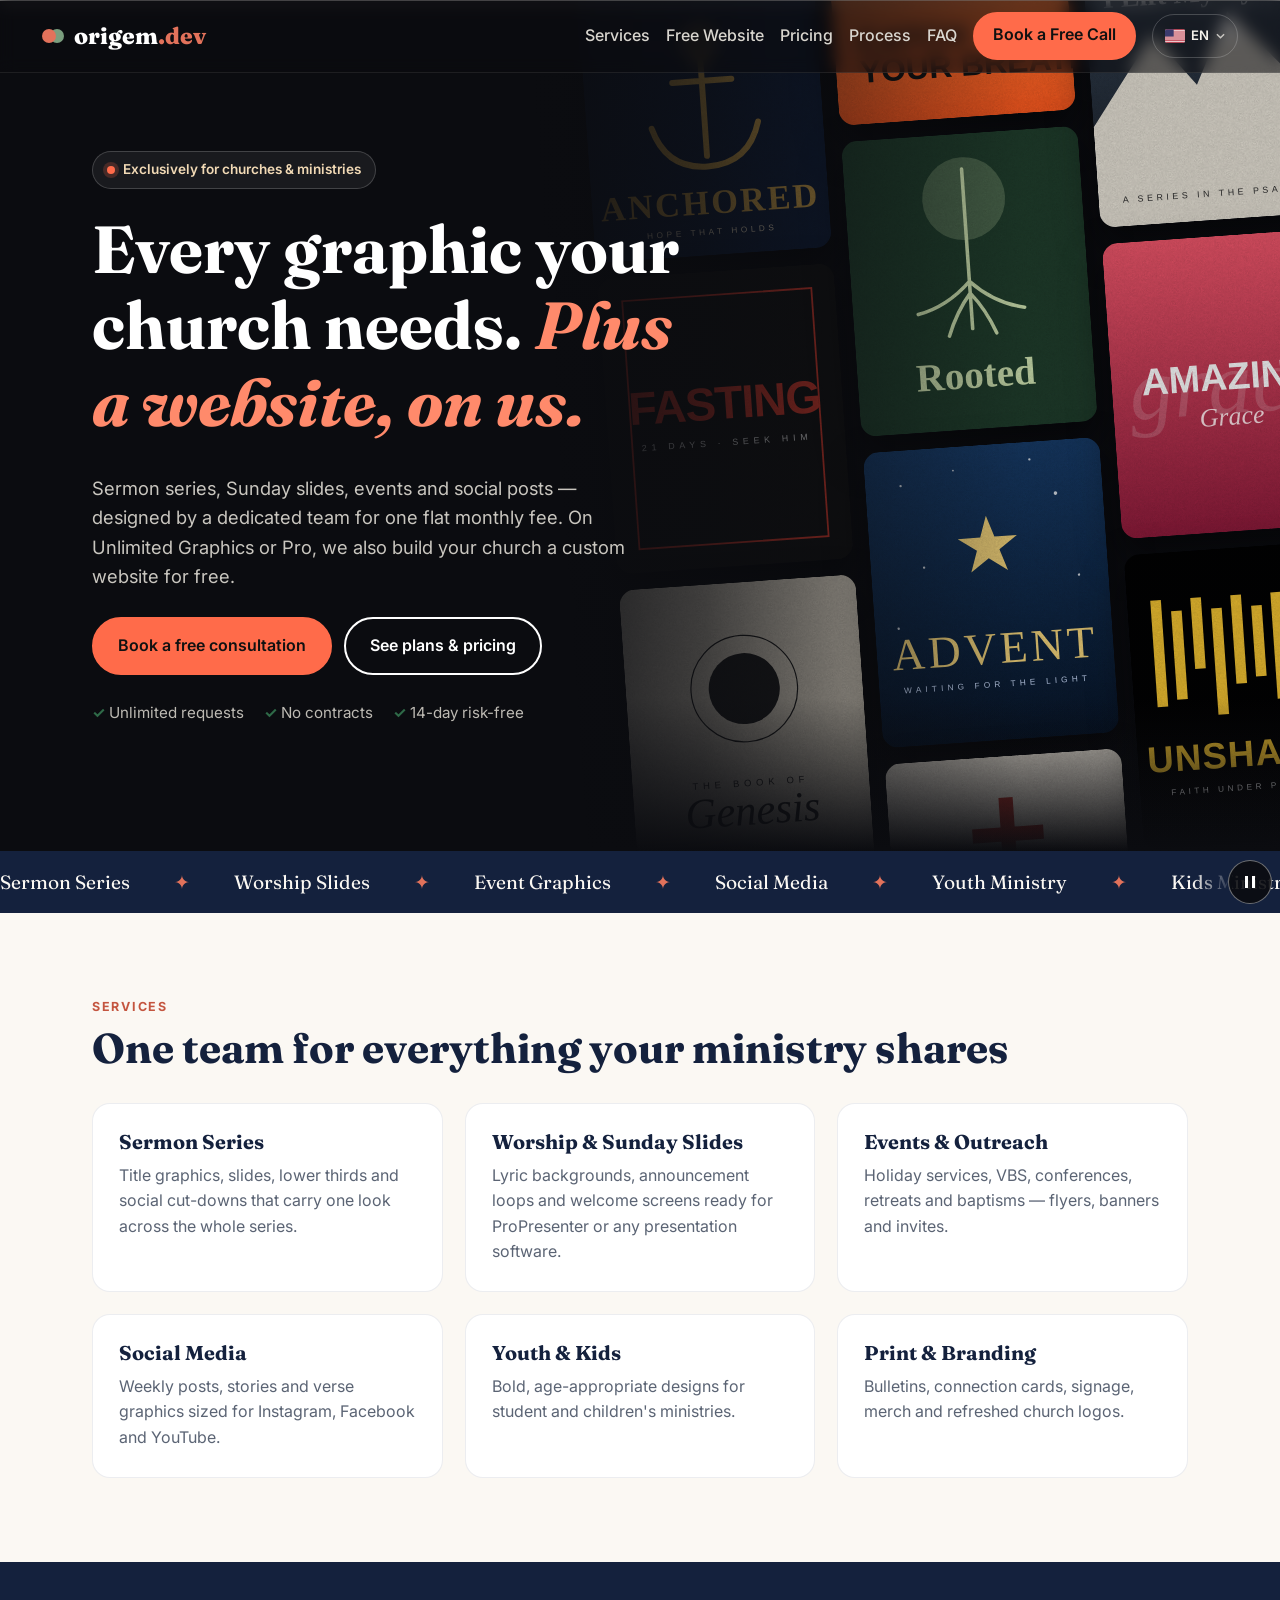
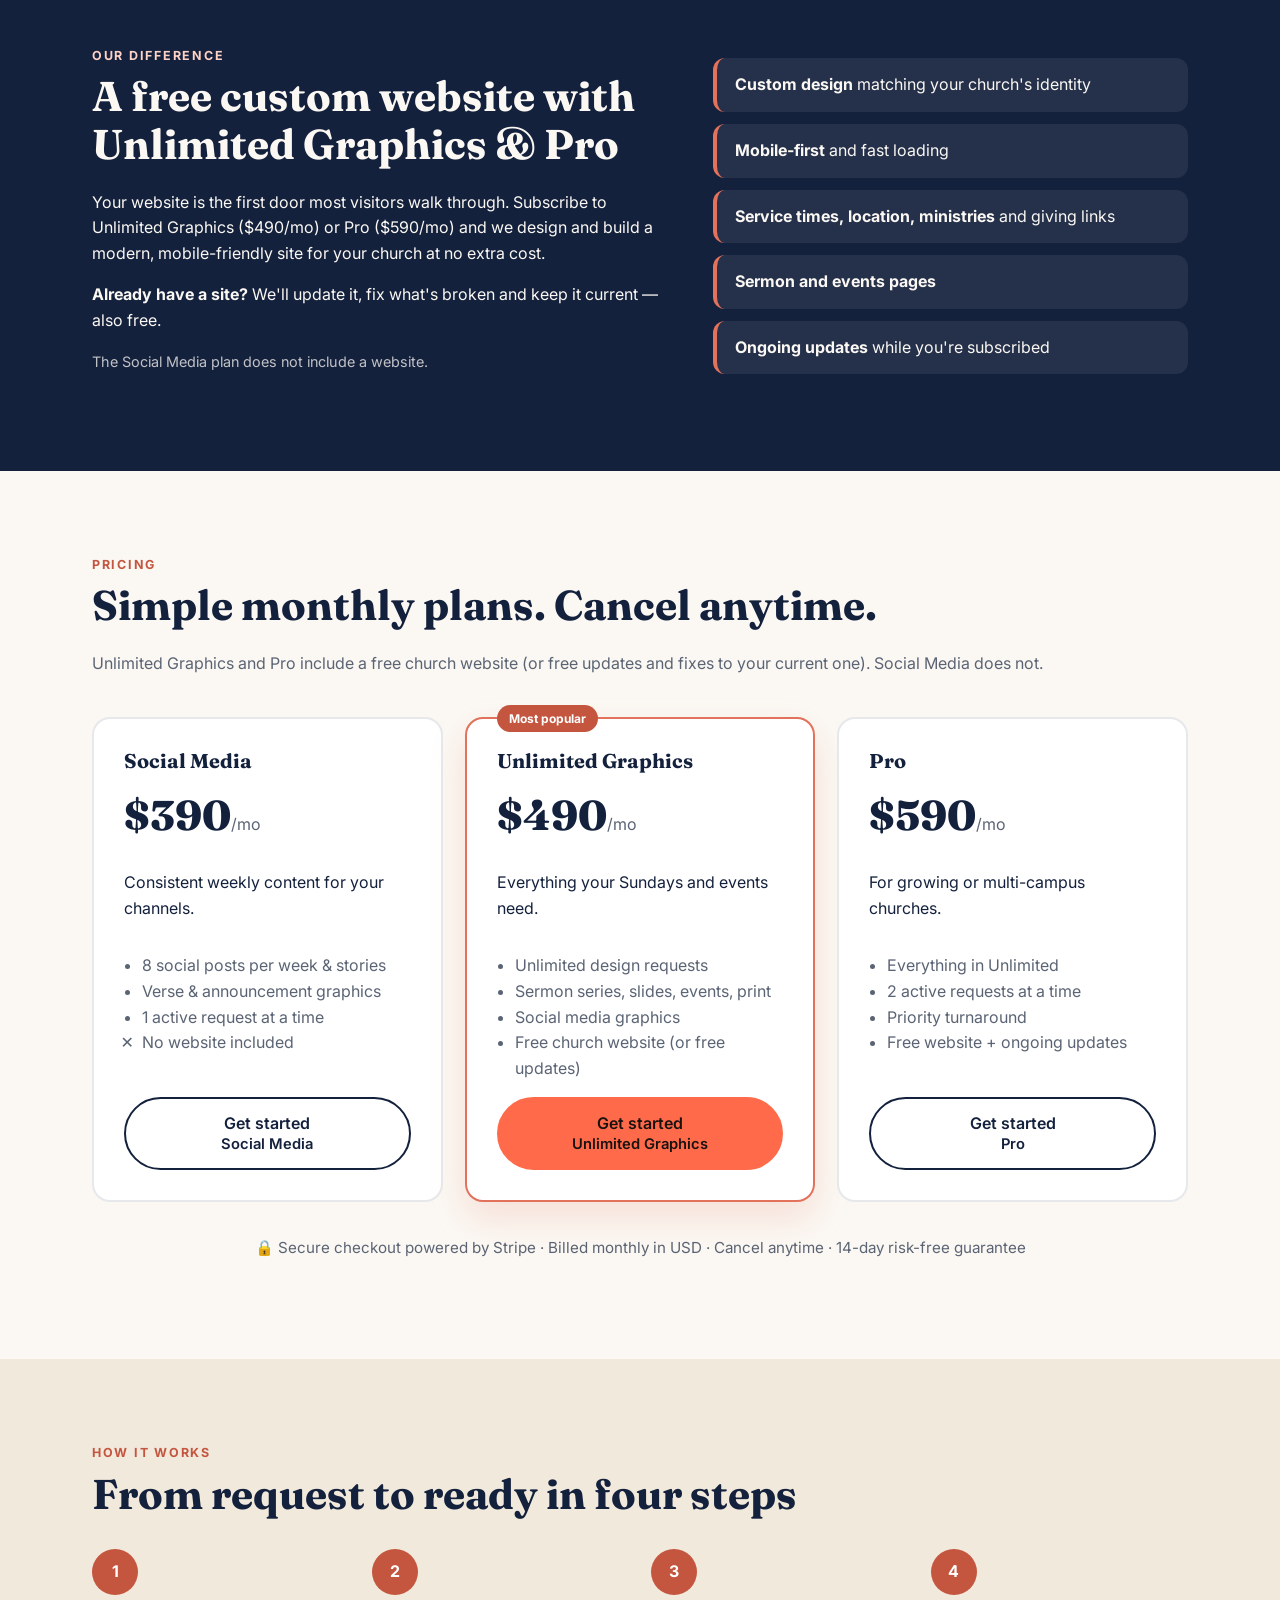
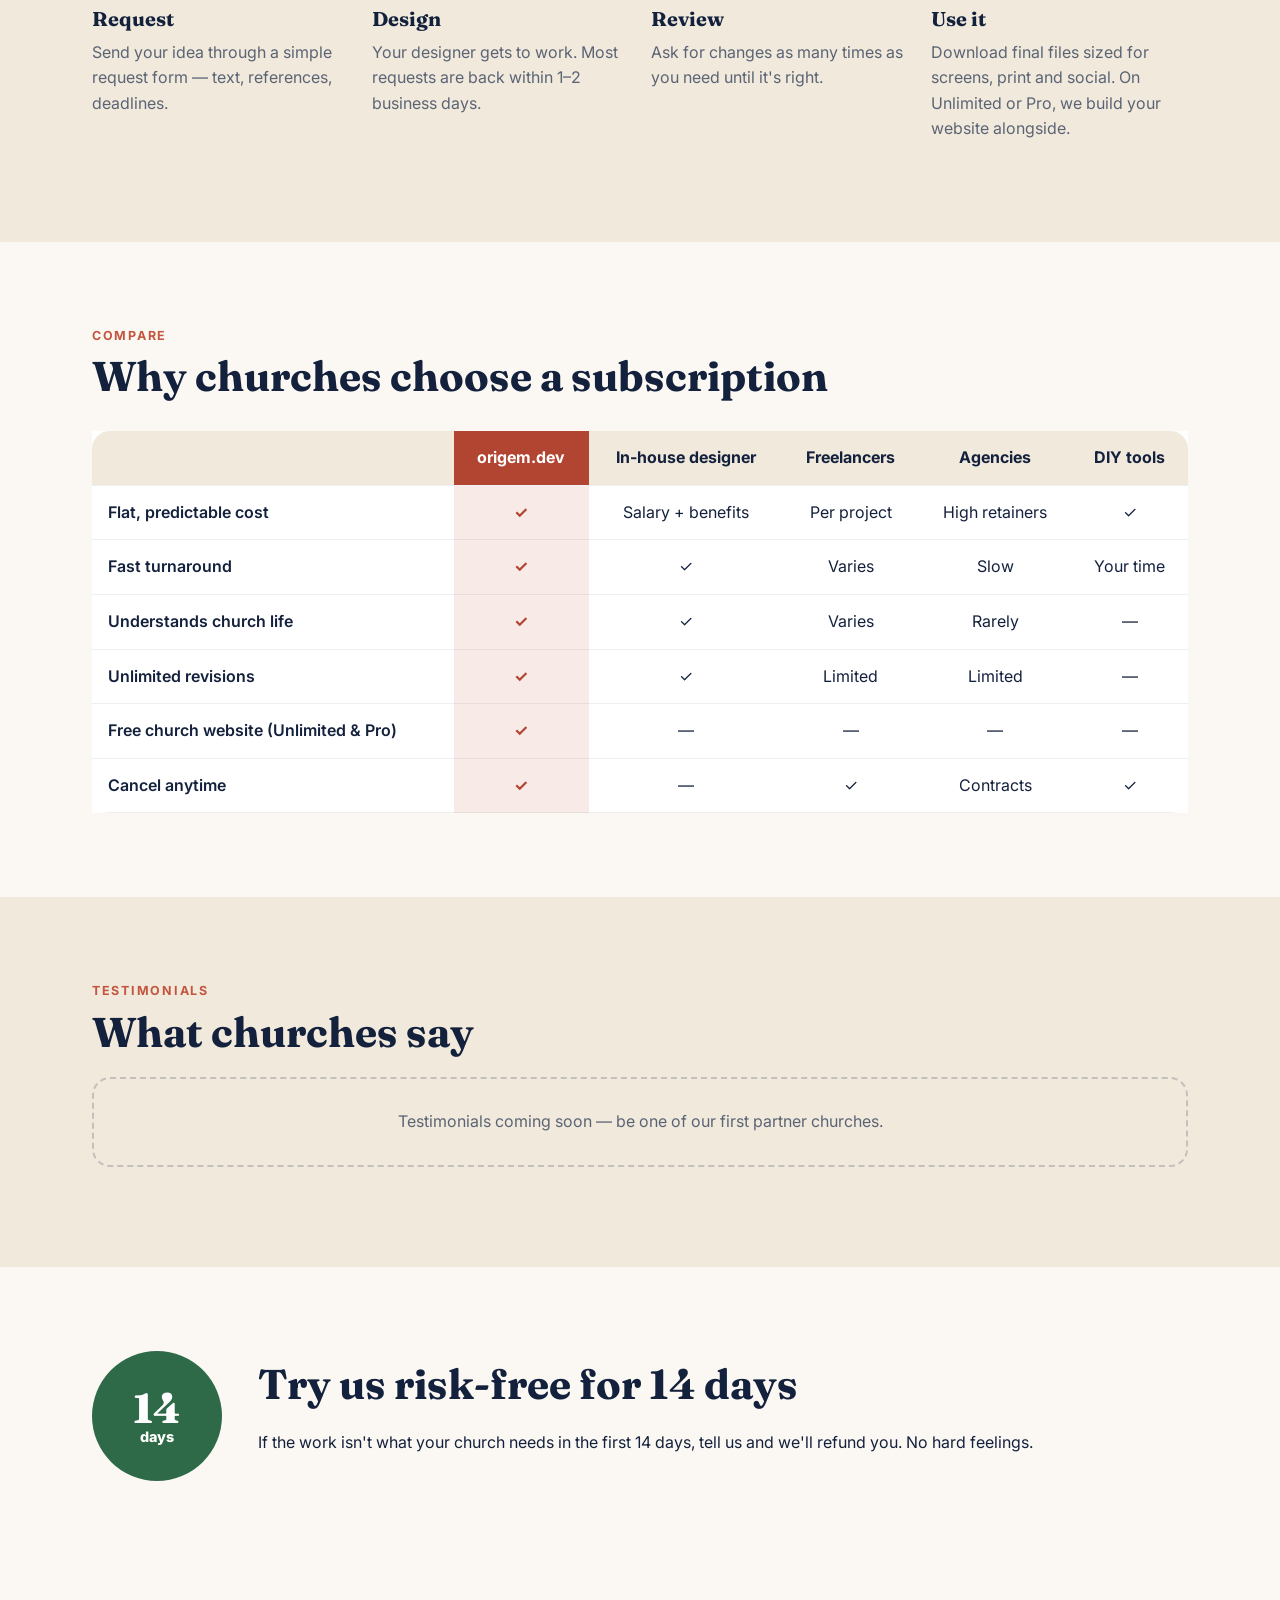
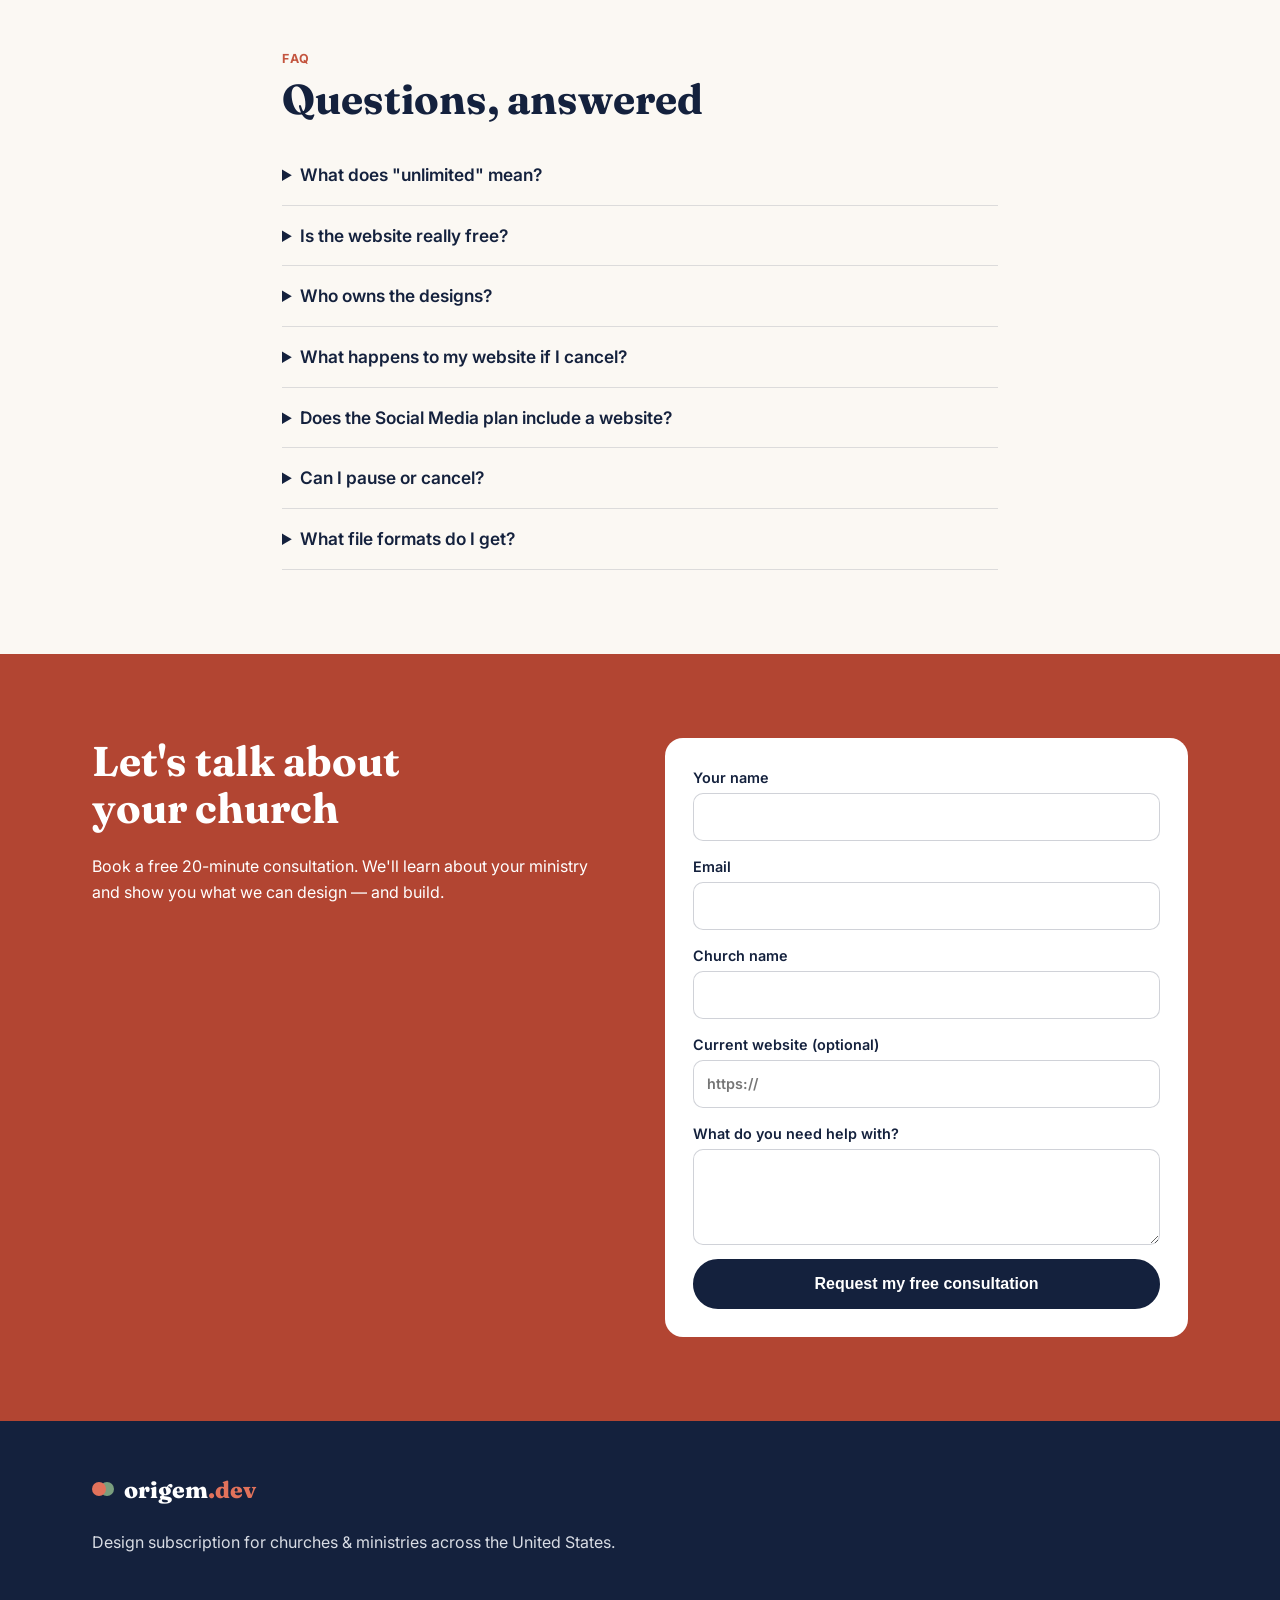
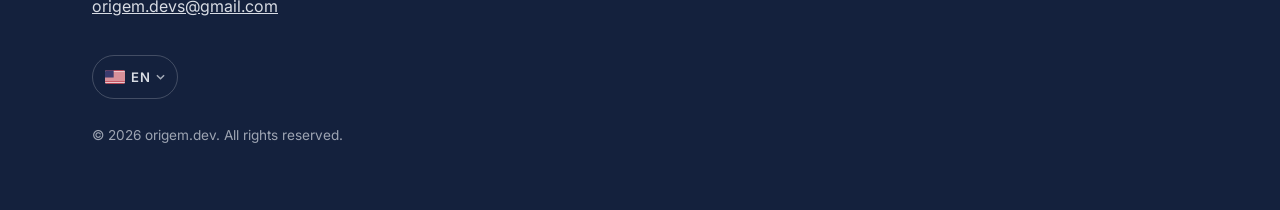
==== commit 027e7061: "Refine hierarchy, contrast, and navigation without changing plans. Spanish and Portuguese headers co" ====
--- a/index.html
+++ b/index.html
@@ -8,14 +8,14 @@
 <meta name="description" content="Subscription graphic design for American churches and ministries. Unlimited requests, fast turnaround, and a free custom church website with every plan.">
 <link rel="preconnect" href="https://fonts.googleapis.com"><link rel="preconnect" href="https://fonts.gstatic.com" crossorigin>
 <link href="https://fonts.googleapis.com/css2?family=Fraunces:opsz,wght@9..144,600;9..144,800&family=Inter:wght@400;500;600;700&display=swap" rel="stylesheet">
-<link rel="stylesheet" href="/styles.css?v=d7dbdf68">
+<link rel="stylesheet" href="/styles.css?v=9023d59a">
 <link rel="canonical" href="https://origem.dev/">
 <link rel="alternate" hreflang="en" href="https://origem.dev/">
 <link rel="alternate" hreflang="pt-PT" href="https://origem.dev/pt/">
 <link rel="alternate" hreflang="fr" href="https://origem.dev/fr/">
 <link rel="alternate" hreflang="es" href="https://origem.dev/es/">
 <link rel="alternate" hreflang="x-default" href="https://origem.dev/">
-<script src="/lang.js?v=7a7aa581"></script>
+<script src="/lang.js?v=214ee3d2"></script>
 </head>
 <body>
 <a class="skip" href="#main">Skip to content</a>
@@ -23,7 +23,7 @@
   <div class="wrap nav-in">
     <!-- PLACEHOLDER: replace text logo with your logo image -->
     <a href="#" class="logo" aria-label="origem.dev home"><span class="dot"></span>origem<span>.dev</span></a>
-    <button class="menu-btn" aria-expanded="false" aria-controls="menu" aria-label="Open menu">☰</button>
+    <button type="button" class="menu-btn" aria-expanded="false" aria-controls="menu" aria-label="Open menu" data-label-open="Open menu" data-label-close="Close menu"><span class="burger" aria-hidden="true"></span></button>
     <nav id="menu" aria-label="Main">
       <a href="#services">Services</a><a href="#website">Free Website</a><a href="#pricing">Pricing</a><a href="#process">Process</a><a href="#faq">FAQ</a>
       <a href="#contact" class="btn btn-sm">Book a Free Call</a>
@@ -53,6 +53,7 @@
     <span>Sermon Series</span><span>Worship Slides</span><span>Event Graphics</span><span>Social Media</span><span>Youth Ministry</span><span>Kids Ministry</span><span>Bulletins</span><span>Banners &amp; Signage</span><span>Logos &amp; Branding</span><span>Church Websites</span>
     <span aria-hidden="true">Sermon Series</span><span aria-hidden="true">Worship Slides</span><span aria-hidden="true">Event Graphics</span><span aria-hidden="true">Social Media</span><span aria-hidden="true">Youth Ministry</span><span aria-hidden="true">Kids Ministry</span><span aria-hidden="true">Bulletins</span><span aria-hidden="true">Banners &amp; Signage</span><span aria-hidden="true">Logos &amp; Branding</span><span aria-hidden="true">Church Websites</span>
   </div>
+  <button type="button" class="mq-pause" aria-pressed="false" data-pause="Pause scrolling list" data-play="Resume scrolling list" aria-label="Pause scrolling list"><span class="mq-ico" aria-hidden="true"></span></button>
 </section>
 
 <section id="services" class="sec">
@@ -101,7 +102,7 @@
         <p class="price"><span class="amt">$390</span>/mo</p><!-- PLACEHOLDER price -->
         <p>Consistent weekly content for your channels.</p>
         <ul><li>8 social posts per week &amp; stories</li><li>Verse &amp; announcement graphics</li><li>1 active request at a time</li><li class="no">No website included</li></ul>
-        <a href="#contact" data-plan="social" class="btn btn-ghost">Get started</a>
+        <a href="#contact" data-plan="social" class="btn btn-ghost"><span class="btn-label">Get started</span><span class="btn-plan">Social Media</span></a>
       </article>
       <article class="plan popular">
         <span class="badge">Most popular</span>
@@ -109,14 +110,14 @@
         <p class="price"><span class="amt">$490</span>/mo</p><!-- PLACEHOLDER price -->
         <p>Everything your Sundays and events need.</p>
         <ul><li>Unlimited design requests</li><li>Sermon series, slides, events, print</li><li>Social media graphics</li><li>Free church website (or free updates)</li></ul>
-        <a href="#contact" data-plan="unlimited" class="btn">Get started</a>
+        <a href="#contact" data-plan="unlimited" class="btn"><span class="btn-label">Get started</span><span class="btn-plan">Unlimited Graphics</span></a>
       </article>
       <article class="plan">
         <h3>Pro</h3>
         <p class="price"><span class="amt">$590</span>/mo</p><!-- PLACEHOLDER price -->
         <p>For growing or multi-campus churches.</p>
         <ul><li>Everything in Unlimited</li><li>2 active requests at a time</li><li>Priority turnaround</li><li>Free website + ongoing updates</li></ul>
-        <a href="#contact" data-plan="pro" class="btn btn-ghost">Get started</a>
+        <a href="#contact" data-plan="pro" class="btn btn-ghost"><span class="btn-label">Get started</span><span class="btn-plan">Pro</span></a>
       </article>
     </div>
     <p class="secure">🔒 Secure checkout powered by Stripe · Billed monthly in USD · Cancel anytime · 14-day risk-free guarantee</p>
@@ -143,14 +144,14 @@
     <div class="table-wrap">
     <table>
       <caption class="sr">Comparison of origem.dev with other options</caption>
-      <thead><tr><th scope="col"></th><th scope="col" class="us">origem.dev</th><th scope="col">In-house designer</th><th scope="col">Freelancers</th><th scope="col">Agencies</th><th scope="col">DIY tools</th></tr></thead>
+      <thead><tr><th scope="col"><span class="sr">Feature</span></th><th scope="col" class="us">origem.dev</th><th scope="col">In-house designer</th><th scope="col">Freelancers</th><th scope="col">Agencies</th><th scope="col">DIY tools</th></tr></thead>
       <tbody>
-        <tr><th scope="row">Flat, predictable cost</th><td class="us">✓</td><td>Salary + benefits</td><td>Per project</td><td>High retainers</td><td>✓</td></tr>
-        <tr><th scope="row">Fast turnaround</th><td class="us">✓</td><td>✓</td><td>Varies</td><td>Slow</td><td>Your time</td></tr>
-        <tr><th scope="row">Understands church life</th><td class="us">✓</td><td>✓</td><td>Varies</td><td>Rarely</td><td>—</td></tr>
-        <tr><th scope="row">Unlimited revisions</th><td class="us">✓</td><td>✓</td><td>Limited</td><td>Limited</td><td>—</td></tr>
-        <tr><th scope="row">Free church website (Unlimited &amp; Pro)</th><td class="us">✓</td><td>—</td><td>—</td><td>—</td><td>—</td></tr>
-        <tr><th scope="row">Cancel anytime</th><td class="us">✓</td><td>—</td><td>✓</td><td>Contracts</td><td>✓</td></tr>
+        <tr><th scope="row">Flat, predictable cost</th><td class="us"><span aria-hidden="true">✓</span><span class="sr">Included</span></td><td>Salary + benefits</td><td>Per project</td><td>High retainers</td><td><span aria-hidden="true">✓</span><span class="sr">Included</span></td></tr>
+        <tr><th scope="row">Fast turnaround</th><td class="us"><span aria-hidden="true">✓</span><span class="sr">Included</span></td><td><span aria-hidden="true">✓</span><span class="sr">Included</span></td><td>Varies</td><td>Slow</td><td>Your time</td></tr>
+        <tr><th scope="row">Understands church life</th><td class="us"><span aria-hidden="true">✓</span><span class="sr">Included</span></td><td><span aria-hidden="true">✓</span><span class="sr">Included</span></td><td>Varies</td><td>Rarely</td><td><span aria-hidden="true">—</span><span class="sr">Not included</span></td></tr>
+        <tr><th scope="row">Unlimited revisions</th><td class="us"><span aria-hidden="true">✓</span><span class="sr">Included</span></td><td><span aria-hidden="true">✓</span><span class="sr">Included</span></td><td>Limited</td><td>Limited</td><td><span aria-hidden="true">—</span><span class="sr">Not included</span></td></tr>
+        <tr><th scope="row">Free church website (Unlimited &amp; Pro)</th><td class="us"><span aria-hidden="true">✓</span><span class="sr">Included</span></td><td><span aria-hidden="true">—</span><span class="sr">Not included</span></td><td><span aria-hidden="true">—</span><span class="sr">Not included</span></td><td><span aria-hidden="true">—</span><span class="sr">Not included</span></td><td><span aria-hidden="true">—</span><span class="sr">Not included</span></td></tr>
+        <tr><th scope="row">Cancel anytime</th><td class="us"><span aria-hidden="true">✓</span><span class="sr">Included</span></td><td><span aria-hidden="true">—</span><span class="sr">Not included</span></td><td><span aria-hidden="true">✓</span><span class="sr">Included</span></td><td>Contracts</td><td><span aria-hidden="true">✓</span><span class="sr">Included</span></td></tr>
       </tbody>
     </table>
     </div>
@@ -218,6 +219,6 @@
     <p class="small">© <span id="yr">2026</span> origem.dev. All rights reserved.</p>
   </div>
 </footer>
-<script src="/script.js?v=3a2784b0"></script>
+<script src="/script.js?v=15600176"></script>
 </body>
 </html>
--- a/styles.css
+++ b/styles.css
@@ -115,3 +115,101 @@
 .ty .lang-list{left:50%!important;transform:translateX(-50%)}
 @media(max-width:1180px){nav{gap:14px}nav a:not(.btn){font-size:.92rem}.nav .btn-sm{padding:8px 14px}}
 @media(max-width:900px){nav .lang-sel{padding-top:6px}nav .lang-sel .lang-list{left:0;right:auto}}
+
+/* Refinement: contrast, nav fit, targets, motion. Commercial copy is unchanged. */
+:root{--clay-deep:#b24532;--sage-ink:#2f6a48;--nav-h:72px}
+html{scroll-padding-top:calc(var(--nav-h) + 16px)}
+h1,h2{text-wrap:balance}
+.nav-in{height:auto;min-height:var(--nav-h)}
+.nav .wrap{max-width:1240px}
+.hero{margin-top:calc(var(--nav-h) * -1)}
+:focus-visible{outline:3px solid var(--clay-deep);outline-offset:3px}
+.nav :focus-visible,.hero :focus-visible,.feature :focus-visible,.cta :focus-visible,.foot :focus-visible,.marquee :focus-visible{outline-color:#ffe8e0}
+.btn{background:#ff6b4a;color:#1a120f;border-color:#ff6b4a;min-height:48px;transition:background-color 160ms ease-out,border-color 160ms ease-out,color 160ms ease-out,transform 120ms ease-out}
+.form .btn{background:#14213d;border-color:#14213d;color:#fff}
+.hero .btn-ghost{border-color:#fff}
+.cta{background:var(--clay-deep)}
+.checks li::before{color:var(--sage-ink)}
+.seal{background:var(--sage-ink)}
+.plan li.no{color:#5b6474}
+.us{color:var(--clay-deep)}
+thead .us{background:var(--clay-deep);color:#fff}
+.popular{transform:none;box-shadow:0 16px 36px #e2725b2e}
+.plans{padding-top:10px}
+.plan .btn{width:100%;margin-top:auto;display:flex;flex-direction:column;align-items:center;justify-content:center;gap:2px;line-height:1.25;text-align:center}
+.btn-plan{font-size:.92rem;font-weight:600}
+.skip{left:12px;top:12px;transform:translateY(-160%);background:#fff;color:#14213d;padding:10px 14px;z-index:80;border-radius:10px}
+.skip:focus{left:12px;transform:none}
+body.nav-open{overflow:hidden}
+.menu-btn{width:44px;height:44px;padding:0;place-items:center;border-radius:10px}
+.burger,.burger::before,.burger::after{display:block;width:18px;height:2px;background:currentColor;border-radius:2px;position:relative}
+.burger::before,.burger::after{content:"";position:absolute;left:0}
+.burger::before{top:-6px}.burger::after{top:6px}
+.menu-btn[aria-expanded="true"] .burger{background:transparent}
+.menu-btn[aria-expanded="true"] .burger::before{top:0;transform:rotate(45deg)}
+.menu-btn[aria-expanded="true"] .burger::after{top:0;transform:rotate(-45deg)}
+@media (min-width:1200px){
+  #menu{gap:16px}
+  #menu>a:not(.btn){min-height:44px;display:inline-flex;align-items:center}
+  .lang-btn{min-height:44px;padding-inline:12px}
+}
+@media (max-width:1199px){
+  .menu-btn{display:grid}
+  #menu{display:none;position:absolute;top:100%;left:0;right:0;z-index:70;background:#0b0c10;flex-direction:column;align-items:stretch;gap:4px;padding:8px 16px 18px;border-bottom:1px solid #ffffff1a}
+  #menu.open{display:flex}
+  #menu>a{min-height:48px;display:flex;align-items:center;padding:8px 12px;border-radius:12px;white-space:normal}
+  #menu>a.btn{justify-content:center;margin-top:6px}
+  #menu .lang-sel{margin:8px 12px 0}
+  #menu .lang-btn{min-height:44px}
+}
+.marquee{position:relative}
+.mq-pause{position:absolute;right:8px;top:50%;transform:translateY(-50%);z-index:2;width:44px;height:44px;border-radius:999px;border:1px solid #ffffff66;background:#0b0c10e6;color:#fff;cursor:pointer;display:grid;place-items:center}
+.mq-ico{width:10px;height:12px;border-left:3px solid currentColor;border-right:3px solid currentColor;box-sizing:border-box}
+.mq-pause[aria-pressed="true"] .mq-ico{width:0;height:0;border:none;border-left:11px solid currentColor;border-top:7px solid transparent;border-bottom:7px solid transparent}
+.marquee::after{content:"";position:absolute;right:48px;top:0;bottom:0;width:40px;background:linear-gradient(90deg,transparent,var(--ink));pointer-events:none}
+.marquee.is-paused .track,.marquee:hover .track,.marquee:focus-within .track{animation-play-state:paused}
+.table-wrap{position:relative;background:linear-gradient(90deg,#fff 30%,transparent),linear-gradient(90deg,transparent,#fff) 100% 0;background-repeat:no-repeat;background-size:28px 100%,28px 100%;background-attachment:local,scroll}
+summary{padding:14px 0;min-height:48px}
+details{padding:2px 0 2px}
+.form input,.form textarea{min-height:48px}
+.form textarea{min-height:96px}
+.form input:focus-visible,.form textarea:focus-visible{border-color:var(--clay-deep)}
+.form input:user-invalid,.form textarea:user-invalid{border-color:#8e3428;background:#fff7f5}
+@media (hover:hover) and (pointer:fine){
+  .btn:hover{background:#1a120f;border-color:#1a120f;color:#fff}
+  .hero .btn:hover,.nav .btn-sm:hover{background:#fff;border-color:#fff;color:#1a120f}
+  .btn-ghost:hover{background:#14213d;border-color:#14213d;color:#fff}
+  .hero .btn-ghost:hover{background:#fff;border-color:#fff;color:#1a120f}
+  .form .btn:hover{background:#1a120f;border-color:#1a120f;color:#fff}
+}
+@media (prefers-reduced-motion:no-preference){
+  .burger,.burger::before,.burger::after{transition:transform 160ms ease-out,top 160ms ease-out,background-color 160ms ease-out}
+  .btn:active{transform:scale(.98)}
+}
+@media (max-width:900px){
+  .pcol{animation:none}
+  .hero-shade{background:linear-gradient(180deg,rgba(11,12,16,.8),rgba(11,12,16,.96) 24%,#0b0c10 80%)}
+}
+@media (max-width:520px){
+  .cta-row{flex-direction:column;align-items:stretch}
+  .cta-row .btn{text-align:center}
+  .checks{flex-direction:column;gap:8px}
+}
+@media (prefers-reduced-motion:reduce){
+  .track{animation:none;flex-wrap:wrap;width:auto;justify-content:center;transform:none}
+  .track span[aria-hidden="true"]{display:none}
+  .mq-pause,.marquee::after{display:none}
+  .marquee{overflow:visible;padding:12px 16px}
+  .pcol{animation:none}
+  .btn,.burger,.burger::before,.burger::after,.lang-btn .caret{transition:none}
+  .btn:active{transform:none}
+  html{scroll-behavior:auto}
+}
+.btn-ghost{background:transparent;color:#14213d;border-color:#14213d}
+.hero .btn-ghost{background:transparent;color:#fff;border-color:#fff}
+.btn:hover{background:#1a120f;border-color:#1a120f;color:#fff}
+.hero .btn:hover,.nav .btn-sm:hover{background:#fff;border-color:#fff;color:#1a120f}
+.btn-ghost:hover{background:#14213d;border-color:#14213d;color:#fff}
+.hero .btn-ghost:hover{background:#fff;border-color:#fff;color:#1a120f}
+.form .btn:hover{background:#1a120f;border-color:#1a120f;color:#fff}
+td.us{background:#f8ebe7;color:#b24532}
